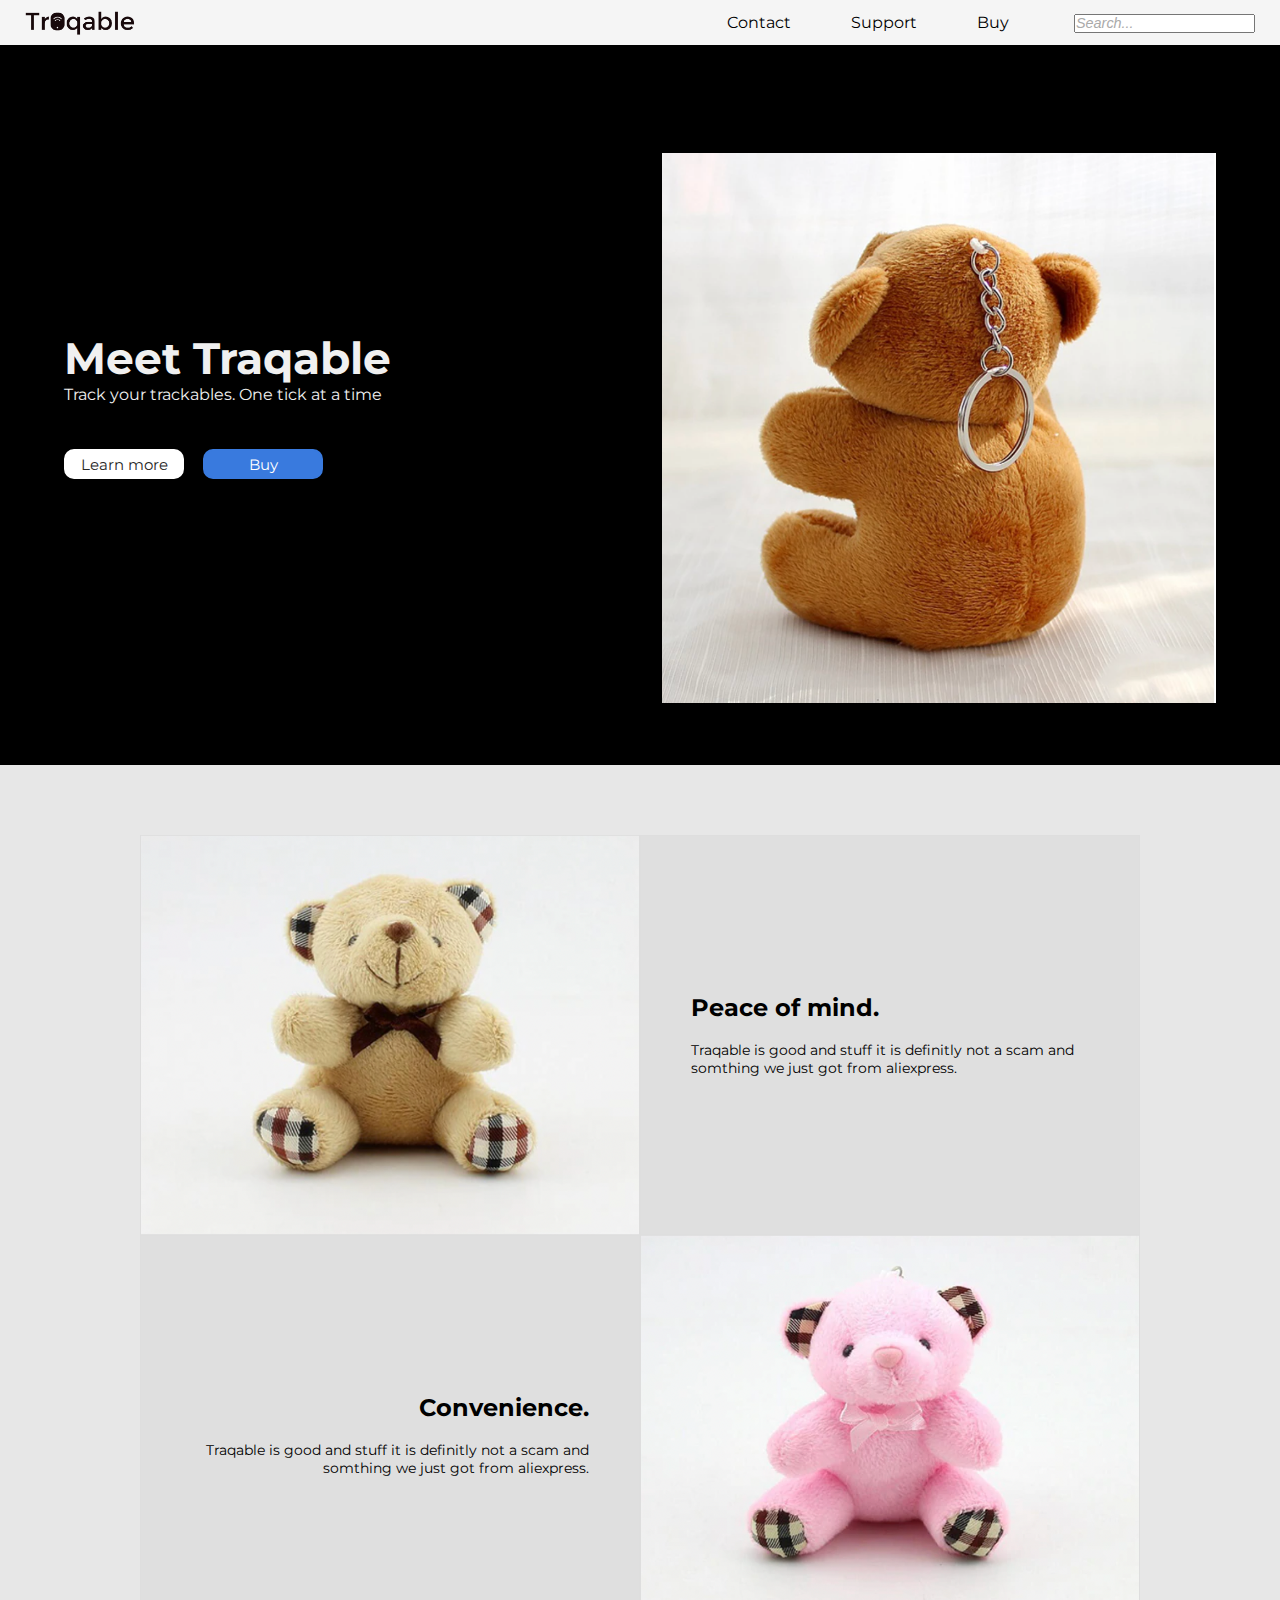
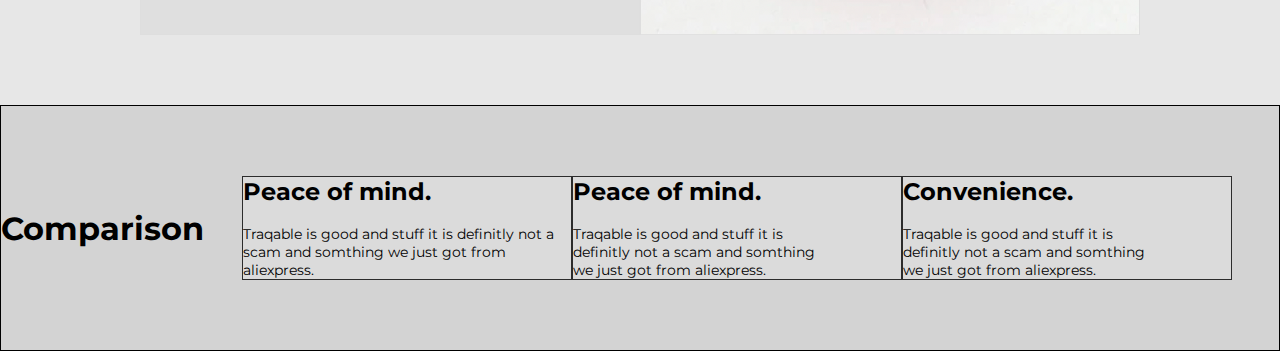
==== index.html @ f97b00b9 "Initial commit" ====
<!DOCTYPE html>
<html lang="en">

<head>
    <Title>Landing Page</Title>
    <meta charset="UTF-8" />
    <link rel="preconnect" href="https://fonts.gstatic.com">
    <link href="https://fonts.googleapis.com/css2?family=Montserrat:wght@400;500&display=swap" rel="stylesheet">
    <meta name="viewport" content="width=device-width, initial-scale=1" />
    <link rel="stylesheet" href="style.css" />
    <script src="Index.js"></script>
</head>


<body>
    <header>
        <img id="logo" src="Images/Layer 1@2x.png" alt="Traqable Logo" />
        <nav>
            <ul class="nav-links">
                <li><a class="nav-link" href="https://www.youtube.com/watch?v=ZeDP-rzOnAA&t=294s">Contact</a></li>
                <li><a class="nav-link" href="https://www.youtube.com/watch?v=ZeDP-rzOnAA&t=294s">Support</a></li>
                <li><a class="nav-link" href="https://www.youtube.com/watch?v=ZeDP-rzOnAA&t=294s">Buy</a></li>
            </ul>
        </nav>
        <div class="input-group">
            <input type="search" placeholder="Search..." aria-describedby="button-addon1" class="form-control border-0 bg-light">
            <div class="input-group-append">
            </div>
        </div>
    </header>

    <main>
        <section class="presentation">
            <div class="introduction">
                <div class="intro-text">
                    <h1>Meet Traqable</h1>
                    <p>Track your trackables. One tick at a time</p>
                </div>
                <div class="cta">
                    <button class="cta-learn">Learn more</button>
                    <button class="cta-buy">Buy</button>
                </div>
            </div>
            <div class="cover">
                <img src="Images/Brown Bear.png" alt="Tracking thingy" />

        </section>
    </main>


    <div class="center_wrapper">
        <div class="grid-container">
            <div class="item1">
                <!-- img class="fill_parent" src="Images/Creme Bear.png" alt="Tracking thingy" /-->

            </div>
            <div class="item2">
                <div class="item_text">
                    <h2>Peace of mind.</h1><br>
                        <p style="font-size: 14px;"> Traqable is good and stuff it is definitly not a scam and somthing we just got from aliexpress.</p>
                </div>
            </div>
            <div class="item3">
                <div class="item_text">
                    <h2>Convenience.</h1><br>
                        <p style="font-size: 14px;">Traqable is good and stuff it is definitly not a scam and somthing we just got from aliexpress.</p>
                </div>
            </div>
            <div class="item4">
                <!-- img class="fill_parent" src="Images/Pink Bear.png" alt="Tracking thingy" /-->
            </div>
        </div>
    </div>


    <div class="comparison_wrapper">
        <div class="Comparison_title">
            <h1>Comparison</h1>

        </div>

        <div class="grid-container2">
            <div class="item1.2">
                <h2>Peace of mind.</h1><br>
                    <p style="font-size: 14px;"> Traqable is good and stuff it is definitly not a scam and somthing we just got from aliexpress.</p>

            </div>
            <div class="item2.2">
                <div class="item_text">
                    <h2>Peace of mind.</h1><br>
                        <p style="font-size: 14px;"> Traqable is good and stuff it is definitly not a scam and somthing we just got from aliexpress.</p>
                </div>
            </div>
            <div class="item3.2">
                <div class="item_text">
                    <h2>Convenience.</h1><br>
                        <p style="font-size: 14px;">Traqable is good and stuff it is definitly not a scam and somthing we just got from aliexpress.</p>
                </div>
            </div>

        </div>
    </div>




</body>

</html>
---- style.css ----
* {
    margin: 0%;
    padding: 0%;
    box-sizing: border-box;
}

body {
    font-family: 'Montserrat', sans-serif;
}

button {
    font-family: 'Montserrat', sans-serif;
}

body {
    background: #e7e7e7 45px;
    width: auto;
}

header {
    display: flex;
    background-color: whitesmoke;
    align-items: center;
    height: 45px;
}

#logo,
.nav-links {
    display: flex;
}

.nav-links {
    justify-content: space-around;
    list-style: none;
    float: right;
    padding: 0px 35px;
}

.nav-link {
    color: #000;
    text-decoration: none;
    padding: 0px 30px;
}

#logo {
    height: 60%;
    margin-left: 25px;
    width: auto;
}

nav {
    flex: 1;
}

.input-group {
    margin-right: 25px;
}

.form-control::placeholder {
    font-size: 0.90rem;
    color: #aaa;
    font-style: italic;
}

main {
    background-color: black;
}

.presentation {
    display: flex;
    width: 90%;
    margin: auto;
    min-height: 80vh;
    align-items: center;
}

.introduction {
    flex: 1;
}

.intro-text {
    color: rgb(240, 240, 240);
}

.intro-text h1 {
    font-size: 44px;
}

.cover {
    flex: 1;
}

.cover img {
    height: 550px;
    padding-left: 100px;
    margin-top: 50px;
}

.cta {
    margin-top: 45px;
}

.cta-learn,
.cta-buy {
    margin-right: 15px;
}

.cta-learn {
    border: 2px solid white;
    background: white;
    color: rgb(39, 39, 39);
    font-size: 15px;
    width: 120px;
    height: 30px;
    cursor: pointer;
    border-radius: 10px;
    transition: ease-in-out 250ms;
}

.cta-buy {
    border: 2px solid rgb(57, 122, 222);
    background: rgb(57, 122, 222);
    color: rgb(255, 255, 255);
    font-size: 15px;
    width: 120px;
    height: 30px;
    cursor: pointer;
    border-radius: 10px;
    transition: ease-in-out 250ms;
}

.cta-buy:hover {
    border: 2px solid rgb(86, 139, 219);
    background: rgb(86, 139, 219);
    color: white;
    transition: ease-in-out 5ms;
}

.cta-learn:hover {
    background: rgb(0, 0, 0);
    color: white;
    transition: ease-in-out 10ms;
}

.center_wrapper {
    display: flex;
    width: 100%;
    height: 100%;
    justify-content: center;
    align-items: center;
}

.grid-container {
    display: grid;
    grid-template-columns: 50% 50%;
    grid-template-rows: 50% 50%;
    margin: 70px auto;
    min-width: 719px;
    max-width: 1000px;
}

.grid-container>div {
    background-color: rgba(221, 221, 221, 0.8);
    justify-content: center;
    border: 1px solid rgba(221, 221, 221, 0.8);
}

.fill_parent {
    height: 100%;
    width: 100%;
}

.item1,
.item4 {
    background-repeat: no-repeat;
    background-size: cover;
    background-position: center;
}

.item1 {
    background-image: url("Images/Creme Bear.png");
}

.item4 {
    background-image: url("Images/Pink Bear.png")
}

.item2 {
    text-align: left;
    height: 400px;
}

.item3 {
    text-align: right;
    height: 400px;
}

.item2,
.item3 {
    display: flex;
    align-items: center;
    justify-content: center;
}

.item_text {
    width: 80%;
}

.comparison_wrapper {
    background-color: lightgrey;
    width: 200px;
    border: 1px solid rgb(0, 0, 0);
}

.comparison_wrapper {
    display: flex;
    width: 100%;
    height: 100%;
    justify-content: center;
    align-items: center;
}

.grid-container2 {
    display: grid;
    grid-template-columns: 33% 33% 33%;
    margin: 70px auto;
    min-width: 719px;
    max-width: 1000px;
}

.grid-container2>div {
    background-color: rgba(221, 221, 221, 0.8);
    justify-content: center;
    border: 1px solid rgba(0, 0, 0, 0.8);
}
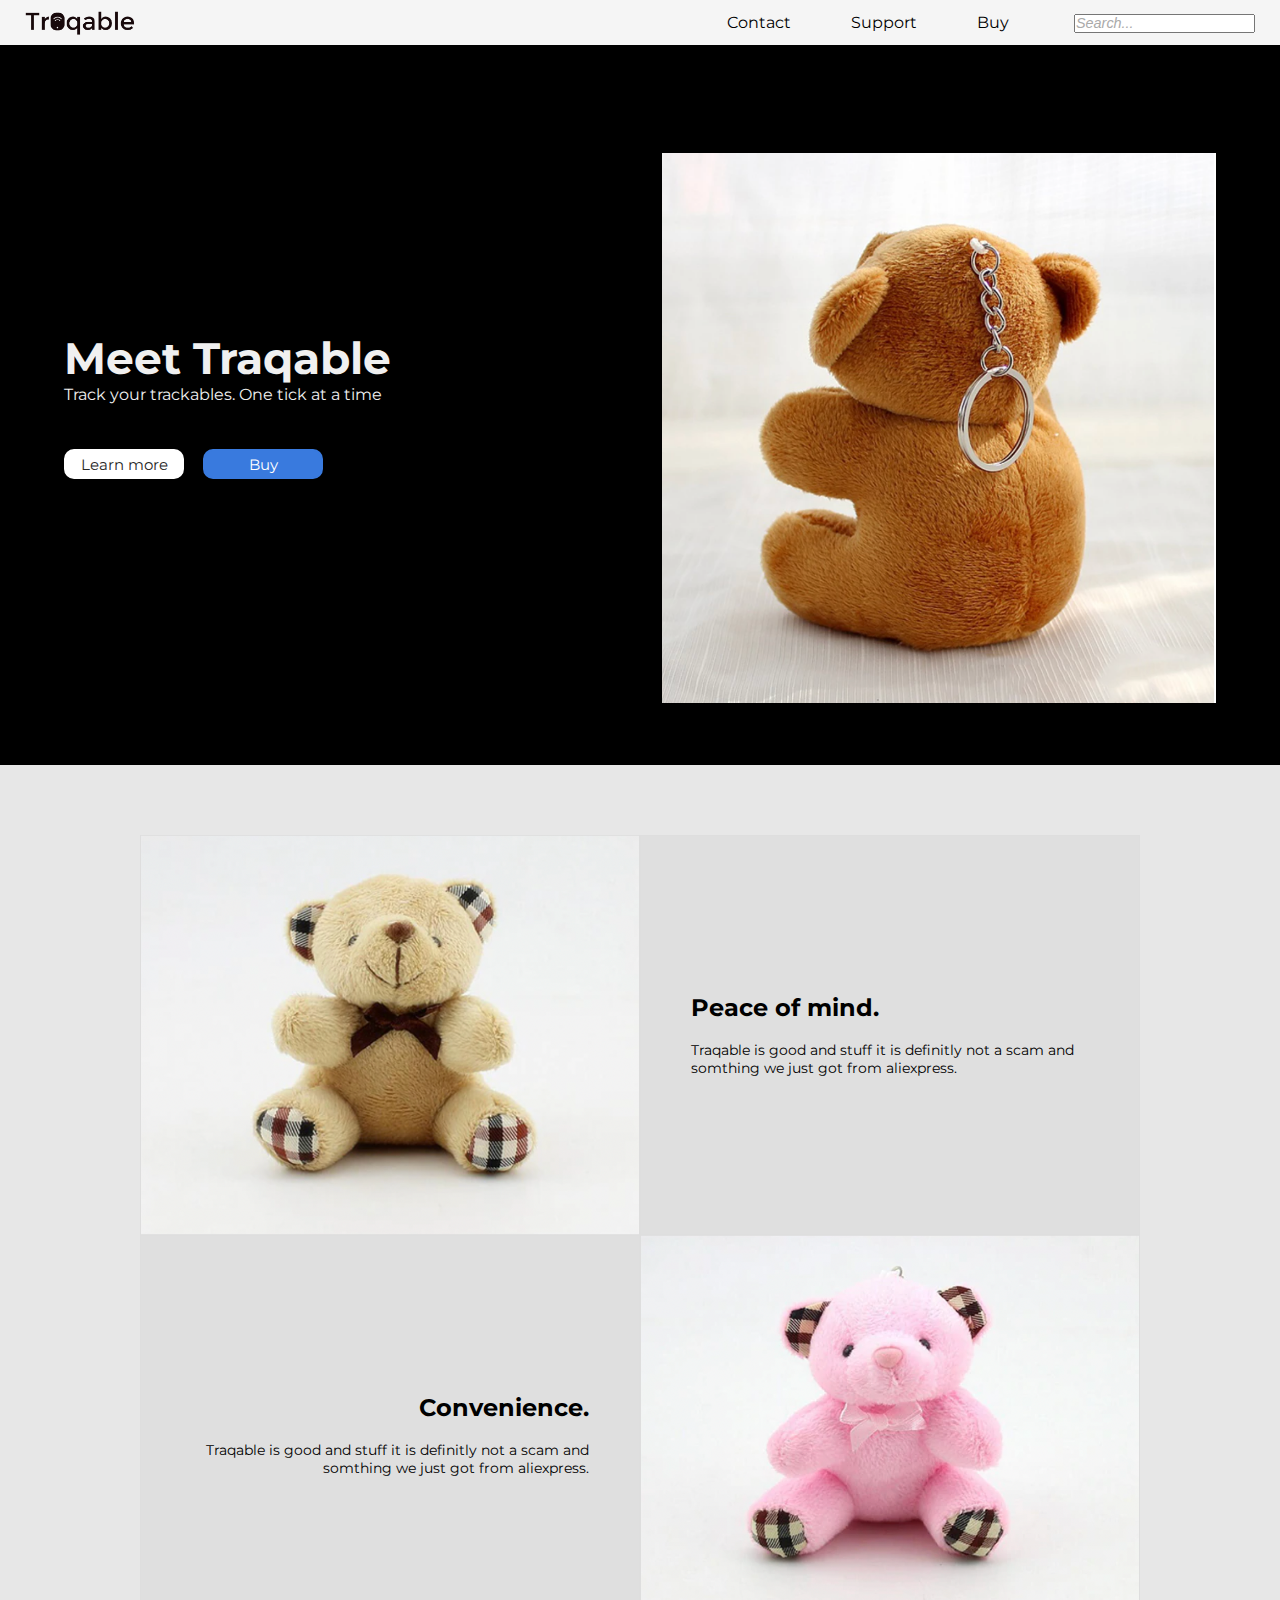
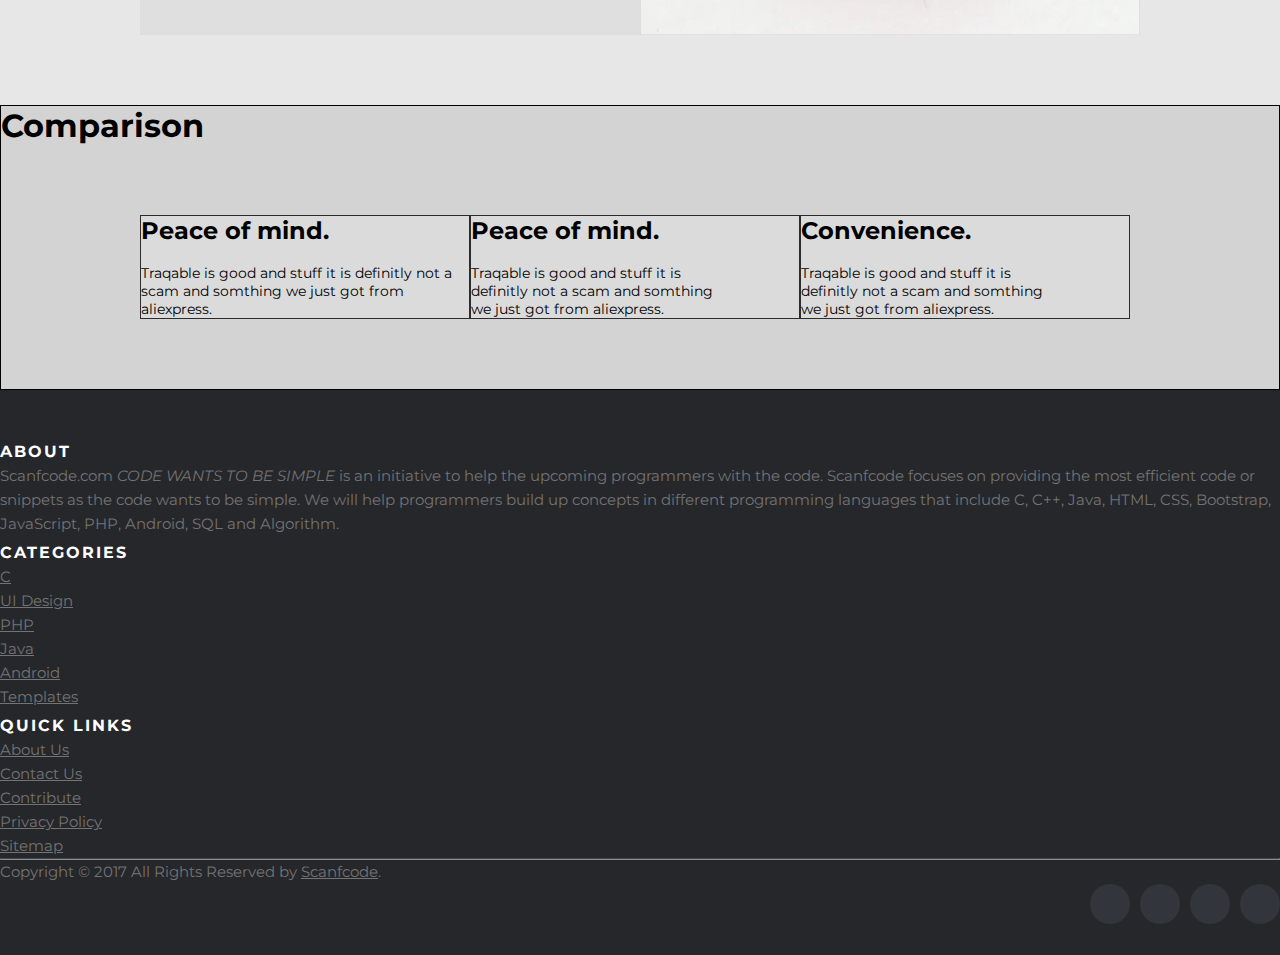
==== commit 8b67377b: "Footer of website" ====
--- a/index.html
+++ b/index.html
@@ -8,8 +8,8 @@
     <link href="https://fonts.googleapis.com/css2?family=Montserrat:wght@400;500&display=swap" rel="stylesheet">
     <meta name="viewport" content="width=device-width, initial-scale=1" />
     <link rel="stylesheet" href="style.css" />
-    <script src="Index.js"></script>
 </head>
+
 
 
 <body>
@@ -101,7 +101,60 @@
         </div>
     </div>
 
+    <!-- Site footer -->
+    <footer class="site-footer">
+        <div class="container">
+            <div class="row">
+                <div class="col-sm-12 col-md-6">
+                    <h6>About</h6>
+                    <p class="text-justify">Scanfcode.com <i>CODE WANTS TO BE SIMPLE </i> is an initiative to help the upcoming programmers with the code. Scanfcode focuses on providing the most efficient code or snippets as the code wants to be simple. We will help programmers
+                        build up concepts in different programming languages that include C, C++, Java, HTML, CSS, Bootstrap, JavaScript, PHP, Android, SQL and Algorithm.</p>
+                </div>
 
+                <div class="col-xs-6 col-md-3">
+                    <h6>Categories</h6>
+                    <ul class="footer-links">
+                        <li><a href="http://scanfcode.com/category/c-language/">C</a></li>
+                        <li><a href="http://scanfcode.com/category/front-end-development/">UI Design</a></li>
+                        <li><a href="http://scanfcode.com/category/back-end-development/">PHP</a></li>
+                        <li><a href="http://scanfcode.com/category/java-programming-language/">Java</a></li>
+                        <li><a href="http://scanfcode.com/category/android/">Android</a></li>
+                        <li><a href="http://scanfcode.com/category/templates/">Templates</a></li>
+                    </ul>
+                </div>
+
+                <div class="col-xs-6 col-md-3">
+                    <h6>Quick Links</h6>
+                    <ul class="footer-links">
+                        <li><a href="http://scanfcode.com/about/">About Us</a></li>
+                        <li><a href="http://scanfcode.com/contact/">Contact Us</a></li>
+                        <li><a href="http://scanfcode.com/contribute-at-scanfcode/">Contribute</a></li>
+                        <li><a href="http://scanfcode.com/privacy-policy/">Privacy Policy</a></li>
+                        <li><a href="http://scanfcode.com/sitemap/">Sitemap</a></li>
+                    </ul>
+                </div>
+            </div>
+            <hr>
+        </div>
+        <div class="container">
+            <div class="row">
+                <div class="col-md-8 col-sm-6 col-xs-12">
+                    <p class="copyright-text">Copyright &copy; 2017 All Rights Reserved by
+                        <a href="#">Scanfcode</a>.
+                    </p>
+                </div>
+
+                <div class="col-md-4 col-sm-6 col-xs-12">
+                    <ul class="social-icons">
+                        <li><a class="facebook" href="#"><i class="fa fa-facebook"></i></a></li>
+                        <li><a class="twitter" href="#"><i class="fa fa-twitter"></i></a></li>
+                        <li><a class="dribbble" href="#"><i class="fa fa-dribbble"></i></a></li>
+                        <li><a class="linkedin" href="#"><i class="fa fa-linkedin"></i></a></li>
+                    </ul>
+                </div>
+            </div>
+        </div>
+    </footer>
 
 
 </body>
--- a/style.css
+++ b/style.css
@@ -40,6 +40,11 @@
     color: #000;
     text-decoration: none;
     padding: 0px 30px;
+}
+
+.nav-link:hover {
+    color: rgb(122, 122, 122);
+    transition: ease-in-out 5ms;
 }
 
 #logo {
@@ -213,7 +218,6 @@
 }
 
 .comparison_wrapper {
-    display: flex;
     width: 100%;
     height: 100%;
     justify-content: center;
@@ -232,4 +236,169 @@
     background-color: rgba(221, 221, 221, 0.8);
     justify-content: center;
     border: 1px solid rgba(0, 0, 0, 0.8);
+}
+
+.site-footer {
+    background-color: #26272b;
+    padding: 45px 0 20px;
+    font-size: 15px;
+    line-height: 24px;
+    color: #737373;
+}
+
+.site-footer hr {
+    border-top-color: #bbb;
+    opacity: 0.5
+}
+
+.site-footer hr.small {
+    margin: 20px 0
+}
+
+.site-footer h6 {
+    color: #fff;
+    font-size: 16px;
+    text-transform: uppercase;
+    margin-top: 5px;
+    letter-spacing: 2px
+}
+
+.site-footer a {
+    color: #737373;
+}
+
+.site-footer a:hover {
+    color: #3366cc;
+    text-decoration: none;
+}
+
+.footer-links {
+    padding-left: 0;
+    list-style: none
+}
+
+.footer-links li {
+    display: block
+}
+
+.footer-links a {
+    color: #737373
+}
+
+.footer-links a:active,
+.footer-links a:focus,
+.footer-links a:hover {
+    color: #3366cc;
+    text-decoration: none;
+}
+
+.footer-links.inline li {
+    display: inline-block
+}
+
+.site-footer .social-icons {
+    text-align: right
+}
+
+.site-footer .social-icons a {
+    width: 40px;
+    height: 40px;
+    line-height: 40px;
+    margin-left: 6px;
+    margin-right: 0;
+    border-radius: 100%;
+    background-color: #33353d
+}
+
+.copyright-text {
+    margin: 0
+}
+
+@media (max-width:991px) {
+    .site-footer [class^=col-] {
+        margin-bottom: 30px
+    }
+}
+
+@media (max-width:767px) {
+    .site-footer {
+        padding-bottom: 0
+    }
+    .site-footer .copyright-text,
+    .site-footer .social-icons {
+        text-align: center
+    }
+}
+
+.social-icons {
+    padding-left: 0;
+    margin-bottom: 0;
+    list-style: none
+}
+
+.social-icons li {
+    display: inline-block;
+    margin-bottom: 4px
+}
+
+.social-icons li.title {
+    margin-right: 15px;
+    text-transform: uppercase;
+    color: #96a2b2;
+    font-weight: 700;
+    font-size: 13px
+}
+
+.social-icons a {
+    background-color: #eceeef;
+    color: #818a91;
+    font-size: 16px;
+    display: inline-block;
+    line-height: 44px;
+    width: 44px;
+    height: 44px;
+    text-align: center;
+    margin-right: 8px;
+    border-radius: 100%;
+    -webkit-transition: all .2s linear;
+    -o-transition: all .2s linear;
+    transition: all .2s linear
+}
+
+.social-icons a:active,
+.social-icons a:focus,
+.social-icons a:hover {
+    color: #fff;
+    background-color: #29aafe
+}
+
+.social-icons.size-sm a {
+    line-height: 34px;
+    height: 34px;
+    width: 34px;
+    font-size: 14px
+}
+
+.social-icons a.facebook:hover {
+    background-color: #3b5998
+}
+
+.social-icons a.twitter:hover {
+    background-color: #00aced
+}
+
+.social-icons a.linkedin:hover {
+    background-color: #007bb6
+}
+
+.social-icons a.dribbble:hover {
+    background-color: #ea4c89
+}
+
+@media (max-width:767px) {
+    .social-icons li.title {
+        display: block;
+        margin-right: 0;
+        font-weight: 600
+    }
 }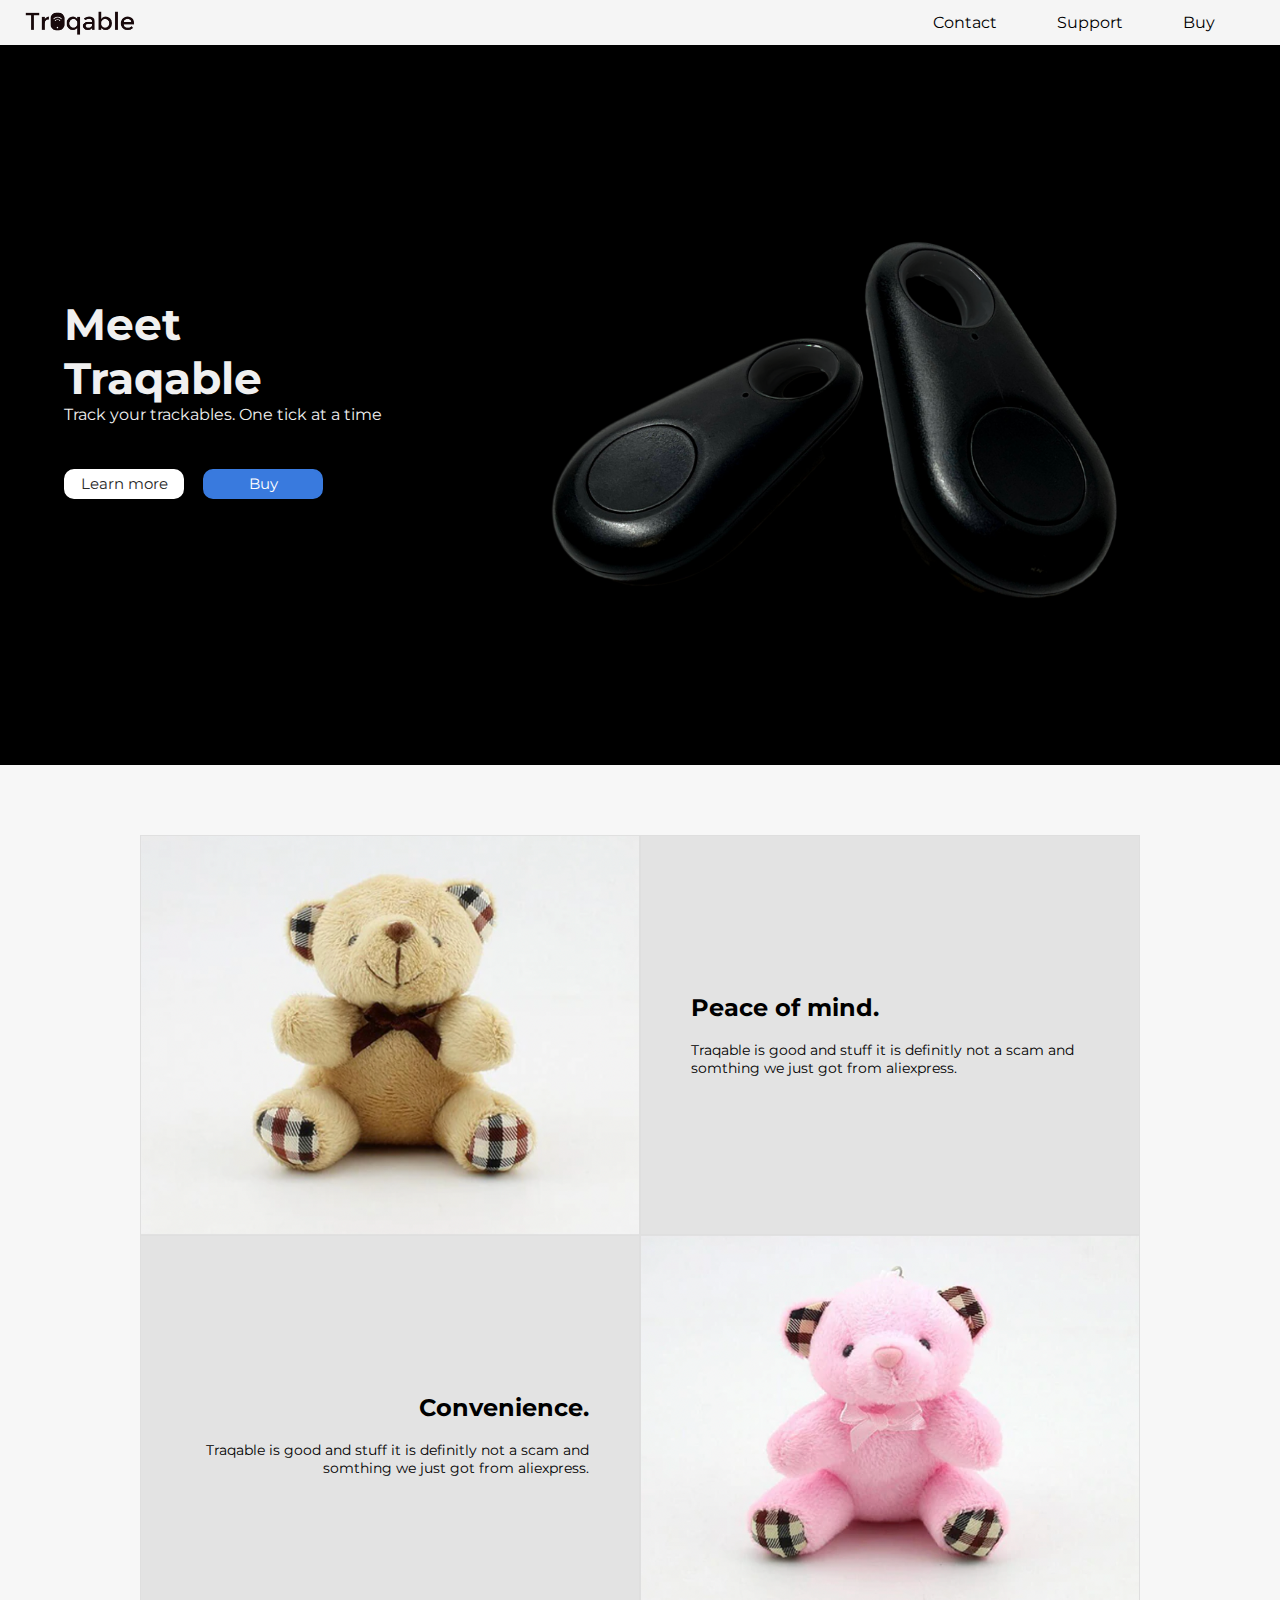
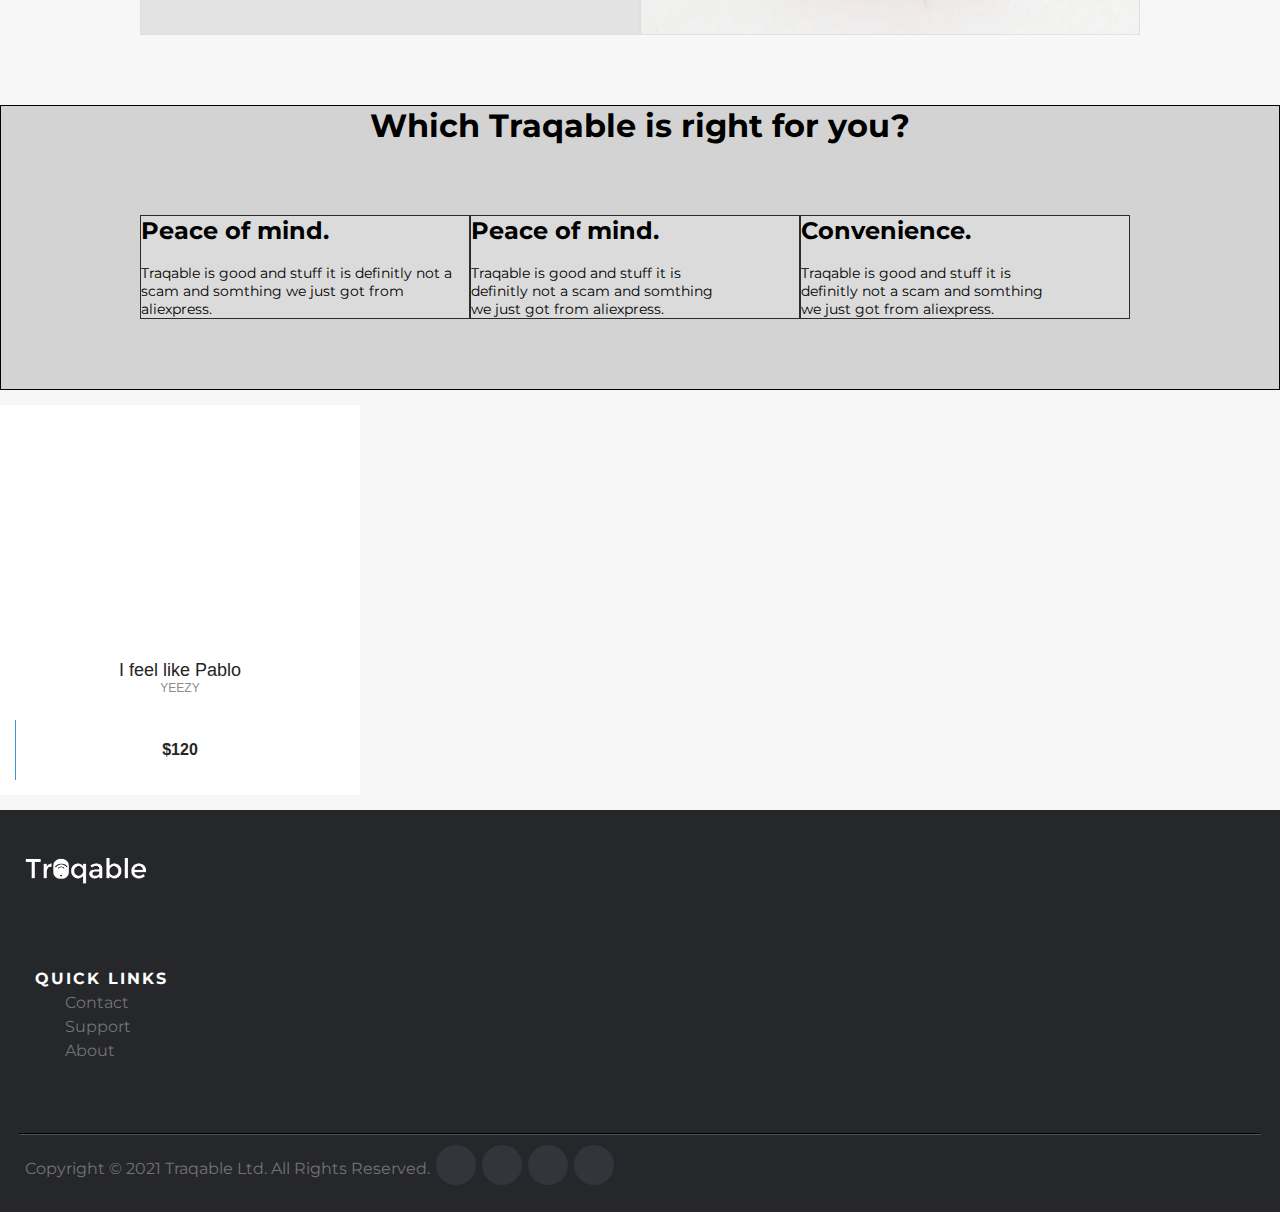
==== commit 10925a9f: "Footer" ====
--- a/index.html
+++ b/index.html
@@ -7,9 +7,12 @@
     <link rel="preconnect" href="https://fonts.gstatic.com">
     <link href="https://fonts.googleapis.com/css2?family=Montserrat:wght@400;500&display=swap" rel="stylesheet">
     <meta name="viewport" content="width=device-width, initial-scale=1" />
+
     <link rel="stylesheet" href="style.css" />
+
+
+
 </head>
-
 
 
 <body>
@@ -22,12 +25,8 @@
                 <li><a class="nav-link" href="https://www.youtube.com/watch?v=ZeDP-rzOnAA&t=294s">Buy</a></li>
             </ul>
         </nav>
-        <div class="input-group">
-            <input type="search" placeholder="Search..." aria-describedby="button-addon1" class="form-control border-0 bg-light">
-            <div class="input-group-append">
-            </div>
-        </div>
     </header>
+
 
     <main>
         <section class="presentation">
@@ -42,7 +41,7 @@
                 </div>
             </div>
             <div class="cover">
-                <img src="Images/Brown Bear.png" alt="Tracking thingy" />
+                <img src="Images/Traqable hero image 2.png" alt="Tracking thingy" />
 
         </section>
     </main>
@@ -73,10 +72,11 @@
     </div>
 
 
+
+    <!--  product Comparison section /-->
     <div class="comparison_wrapper">
         <div class="Comparison_title">
-            <h1>Comparison</h1>
-
+            <h1>Which Traqable is right for you?</h1>
         </div>
 
         <div class="grid-container2">
@@ -101,62 +101,79 @@
         </div>
     </div>
 
+    <div class="container page-wrapper">
+        <div class="page-inner">
+            <div class="row">
+                <div class="el-wrapper">
+                    <div class="box-up">
+                        <img class="img" src="http://code.slicecrowd.com/labs/4/images/t-shirt.png" alt="">
+                        <div class="img-info">
+                            <div class="info-inner">
+                                <span class="p-name">I feel like Pablo</span>
+                                <span class="p-company">Yeezy</span>
+                            </div>
+                            <div class="a-size">Available sizes : <span class="size">S , M , L , XL</span></div>
+                        </div>
+                    </div>
+
+                    <div class="box-down">
+                        <div class="h-bg">
+                            <div class="h-bg-inner"></div>
+                        </div>
+
+                        <a class="cart" href="#">
+                            <span class="price">$120</span>
+                            <span class="add-to-cart">
+                    <span class="txt">Add in cart</span>
+                            </span>
+                        </a>
+                    </div>
+                </div>
+            </div>
+        </div>
+    </div>
+
     <!-- Site footer -->
     <footer class="site-footer">
         <div class="container">
             <div class="row">
-                <div class="col-sm-12 col-md-6">
-                    <h6>About</h6>
-                    <p class="text-justify">Scanfcode.com <i>CODE WANTS TO BE SIMPLE </i> is an initiative to help the upcoming programmers with the code. Scanfcode focuses on providing the most efficient code or snippets as the code wants to be simple. We will help programmers
-                        build up concepts in different programming languages that include C, C++, Java, HTML, CSS, Bootstrap, JavaScript, PHP, Android, SQL and Algorithm.</p>
-                </div>
-
-                <div class="col-xs-6 col-md-3">
-                    <h6>Categories</h6>
-                    <ul class="footer-links">
-                        <li><a href="http://scanfcode.com/category/c-language/">C</a></li>
-                        <li><a href="http://scanfcode.com/category/front-end-development/">UI Design</a></li>
-                        <li><a href="http://scanfcode.com/category/back-end-development/">PHP</a></li>
-                        <li><a href="http://scanfcode.com/category/java-programming-language/">Java</a></li>
-                        <li><a href="http://scanfcode.com/category/android/">Android</a></li>
-                        <li><a href="http://scanfcode.com/category/templates/">Templates</a></li>
-                    </ul>
-                </div>
-
-                <div class="col-xs-6 col-md-3">
+                <img id="logo_footer" src="Images/Asset 6@2x.png" alt="Traqable Logo" />
+                <div class="about_stuff">
                     <h6>Quick Links</h6>
                     <ul class="footer-links">
-                        <li><a href="http://scanfcode.com/about/">About Us</a></li>
-                        <li><a href="http://scanfcode.com/contact/">Contact Us</a></li>
-                        <li><a href="http://scanfcode.com/contribute-at-scanfcode/">Contribute</a></li>
-                        <li><a href="http://scanfcode.com/privacy-policy/">Privacy Policy</a></li>
-                        <li><a href="http://scanfcode.com/sitemap/">Sitemap</a></li>
-                    </ul>
-                </div>
-            </div>
-            <hr>
-        </div>
-        <div class="container">
-            <div class="row">
-                <div class="col-md-8 col-sm-6 col-xs-12">
-                    <p class="copyright-text">Copyright &copy; 2017 All Rights Reserved by
-                        <a href="#">Scanfcode</a>.
-                    </p>
-                </div>
-
-                <div class="col-md-4 col-sm-6 col-xs-12">
-                    <ul class="social-icons">
-                        <li><a class="facebook" href="#"><i class="fa fa-facebook"></i></a></li>
-                        <li><a class="twitter" href="#"><i class="fa fa-twitter"></i></a></li>
-                        <li><a class="dribbble" href="#"><i class="fa fa-dribbble"></i></a></li>
-                        <li><a class="linkedin" href="#"><i class="fa fa-linkedin"></i></a></li>
+                        <li><a class="nav-link" href="https://www.youtube.com/watch?v=ZeDP-rzOnAA&t=294s">Contact</a></li>
+                        <li><a class="nav-link" href="https://www.youtube.com/watch?v=ZeDP-rzOnAA&t=294s">Support</a></li>
+                        <li><a class="nav-link" href="https://www.youtube.com/watch?v=ZeDP-rzOnAA&t=294s">About</a></li>
                     </ul>
                 </div>
             </div>
         </div>
+        <hr>
+
+
+
+        <div class="container 2">
+
+            <div class="row 2">
+                <form>
+                    <div class="legal-text-wrap">
+                        <p class="copyright-text ">Copyright &copy; 2021 Traqable Ltd. All Rights Reserved.
+                        </p>
+                    </div>
+
+                    <div class="social-icons-wrap ">
+                        <ul class="social-icons">
+                            <li><a class="facebook " href="# "><i class="fa fa-facebook "></i></a></li>
+                            <li><a class="twitter " href="# "><i class="fa fa-twitter "></i></a></li>
+                            <li><a class="dribbble " href="# "><i class="fa fa-dribbble "></i></a></li>
+                            <li><a class="linkedin " href="# "><i class="fa fa-linkedin "></i></a></li>
+                        </ul>
+                    </div>
+                </form>
+            </div>
+
+        </div>
+
     </footer>
 
-
-</body>
-
 </html>--- a/style.css
+++ b/style.css
@@ -1,404 +1,685 @@
-* {
-    margin: 0%;
-    padding: 0%;
-    box-sizing: border-box;
-}
-
-body {
-    font-family: 'Montserrat', sans-serif;
-}
-
-button {
-    font-family: 'Montserrat', sans-serif;
-}
-
-body {
-    background: #e7e7e7 45px;
-    width: auto;
-}
-
-header {
-    display: flex;
-    background-color: whitesmoke;
-    align-items: center;
-    height: 45px;
-}
-
-#logo,
-.nav-links {
-    display: flex;
-}
-
-.nav-links {
-    justify-content: space-around;
-    list-style: none;
-    float: right;
-    padding: 0px 35px;
-}
-
-.nav-link {
-    color: #000;
-    text-decoration: none;
-    padding: 0px 30px;
-}
-
-.nav-link:hover {
-    color: rgb(122, 122, 122);
-    transition: ease-in-out 5ms;
-}
-
-#logo {
-    height: 60%;
-    margin-left: 25px;
-    width: auto;
-}
-
-nav {
-    flex: 1;
-}
-
-.input-group {
-    margin-right: 25px;
-}
-
-.form-control::placeholder {
-    font-size: 0.90rem;
-    color: #aaa;
-    font-style: italic;
-}
-
-main {
-    background-color: black;
-}
-
-.presentation {
-    display: flex;
-    width: 90%;
-    margin: auto;
-    min-height: 80vh;
-    align-items: center;
-}
-
-.introduction {
-    flex: 1;
-}
-
-.intro-text {
-    color: rgb(240, 240, 240);
-}
-
-.intro-text h1 {
-    font-size: 44px;
-}
-
-.cover {
-    flex: 1;
-}
-
-.cover img {
-    height: 550px;
-    padding-left: 100px;
-    margin-top: 50px;
-}
-
-.cta {
-    margin-top: 45px;
-}
-
-.cta-learn,
-.cta-buy {
-    margin-right: 15px;
-}
-
-.cta-learn {
-    border: 2px solid white;
-    background: white;
-    color: rgb(39, 39, 39);
-    font-size: 15px;
-    width: 120px;
-    height: 30px;
-    cursor: pointer;
-    border-radius: 10px;
-    transition: ease-in-out 250ms;
-}
-
-.cta-buy {
-    border: 2px solid rgb(57, 122, 222);
-    background: rgb(57, 122, 222);
-    color: rgb(255, 255, 255);
-    font-size: 15px;
-    width: 120px;
-    height: 30px;
-    cursor: pointer;
-    border-radius: 10px;
-    transition: ease-in-out 250ms;
-}
-
-.cta-buy:hover {
-    border: 2px solid rgb(86, 139, 219);
-    background: rgb(86, 139, 219);
-    color: white;
-    transition: ease-in-out 5ms;
-}
-
-.cta-learn:hover {
-    background: rgb(0, 0, 0);
-    color: white;
-    transition: ease-in-out 10ms;
-}
-
-.center_wrapper {
-    display: flex;
-    width: 100%;
-    height: 100%;
-    justify-content: center;
-    align-items: center;
-}
-
-.grid-container {
-    display: grid;
-    grid-template-columns: 50% 50%;
-    grid-template-rows: 50% 50%;
-    margin: 70px auto;
-    min-width: 719px;
-    max-width: 1000px;
-}
-
-.grid-container>div {
-    background-color: rgba(221, 221, 221, 0.8);
-    justify-content: center;
-    border: 1px solid rgba(221, 221, 221, 0.8);
-}
-
-.fill_parent {
-    height: 100%;
-    width: 100%;
-}
-
-.item1,
-.item4 {
-    background-repeat: no-repeat;
-    background-size: cover;
-    background-position: center;
-}
-
-.item1 {
-    background-image: url("Images/Creme Bear.png");
-}
-
-.item4 {
-    background-image: url("Images/Pink Bear.png")
-}
-
-.item2 {
-    text-align: left;
-    height: 400px;
-}
-
-.item3 {
-    text-align: right;
-    height: 400px;
-}
-
-.item2,
-.item3 {
-    display: flex;
-    align-items: center;
-    justify-content: center;
-}
-
-.item_text {
-    width: 80%;
-}
-
-.comparison_wrapper {
-    background-color: lightgrey;
-    width: 200px;
-    border: 1px solid rgb(0, 0, 0);
-}
-
-.comparison_wrapper {
-    width: 100%;
-    height: 100%;
-    justify-content: center;
-    align-items: center;
-}
-
-.grid-container2 {
-    display: grid;
-    grid-template-columns: 33% 33% 33%;
-    margin: 70px auto;
-    min-width: 719px;
-    max-width: 1000px;
-}
-
-.grid-container2>div {
-    background-color: rgba(221, 221, 221, 0.8);
-    justify-content: center;
-    border: 1px solid rgba(0, 0, 0, 0.8);
-}
-
-.site-footer {
-    background-color: #26272b;
-    padding: 45px 0 20px;
-    font-size: 15px;
-    line-height: 24px;
-    color: #737373;
-}
-
-.site-footer hr {
-    border-top-color: #bbb;
-    opacity: 0.5
-}
-
-.site-footer hr.small {
-    margin: 20px 0
-}
-
-.site-footer h6 {
-    color: #fff;
-    font-size: 16px;
-    text-transform: uppercase;
-    margin-top: 5px;
-    letter-spacing: 2px
-}
-
-.site-footer a {
-    color: #737373;
-}
-
-.site-footer a:hover {
-    color: #3366cc;
-    text-decoration: none;
-}
-
-.footer-links {
-    padding-left: 0;
-    list-style: none
-}
-
-.footer-links li {
-    display: block
-}
-
-.footer-links a {
-    color: #737373
-}
-
-.footer-links a:active,
-.footer-links a:focus,
-.footer-links a:hover {
-    color: #3366cc;
-    text-decoration: none;
-}
-
-.footer-links.inline li {
-    display: inline-block
-}
-
-.site-footer .social-icons {
-    text-align: right
-}
-
-.site-footer .social-icons a {
-    width: 40px;
-    height: 40px;
-    line-height: 40px;
-    margin-left: 6px;
-    margin-right: 0;
-    border-radius: 100%;
-    background-color: #33353d
-}
-
-.copyright-text {
-    margin: 0
-}
-
-@media (max-width:991px) {
-    .site-footer [class^=col-] {
-        margin-bottom: 30px
-    }
-}
-
-@media (max-width:767px) {
+    * {
+        margin: 0%;
+        padding: 0%;
+        box-sizing: border-box;
+    }
+    
+    body {
+        font-family: 'Montserrat', sans-serif;
+    }
+    
+    button {
+        font-family: 'Montserrat', sans-serif;
+    }
+    
+    body {
+        background: #e7e7e7 45px;
+        width: auto;
+    }
+    
+    header {
+        display: flex;
+        background-color: whitesmoke;
+        align-items: center;
+        height: 45px;
+    }
+    
+    #logo,
+    .nav-links {
+        display: flex;
+        align-self: center;
+        align-items: center;
+    }
+    
+    .nav-links {
+        justify-content: space-around;
+        list-style: none;
+        float: right;
+        padding: 0px 35px;
+    }
+    
+    .nav-link {
+        color: #000;
+        text-decoration: none;
+        padding: 0px 30px;
+    }
+    
+    .nav-link:hover {
+        color: rgb(122, 122, 122);
+        transition: ease-in-out 5ms;
+    }
+    
+    #logo {
+        height: 60%;
+        margin-left: 25px;
+        width: auto;
+    }
+    
+    nav {
+        flex: 1;
+    }
+    
+    .input-group {
+        margin-right: 25px;
+    }
+    
+    .form-control::placeholder {
+        font-size: 0.90rem;
+        color: #aaa;
+        font-style: italic;
+    }
+    
+    main {
+        background-color: black;
+    }
+    
+    .presentation {
+        display: flex;
+        width: 90%;
+        margin: auto;
+        min-height: 80vh;
+        align-items: center;
+    }
+    
+    .introduction {
+        flex: 1;
+    }
+    
+    .intro-text {
+        color: rgb(240, 240, 240);
+    }
+    
+    .intro-text h1 {
+        font-size: 44px;
+    }
+    
+    .cover {
+        flex: 1;
+    }
+    
+    .cover img {
+        height: 550px;
+        padding-left: 100px;
+        margin-top: 50px;
+    }
+    
+    .cta {
+        margin-top: 45px;
+    }
+    
+    .cta-learn,
+    .cta-buy {
+        margin-right: 15px;
+        margin-bottom: 15px;
+    }
+    
+    .cta-learn {
+        border: 2px solid white;
+        background: white;
+        color: rgb(39, 39, 39);
+        font-size: 15px;
+        width: 120px;
+        height: 30px;
+        cursor: pointer;
+        border-radius: 10px;
+        transition: ease-in-out 250ms;
+    }
+    
+    .cta-buy {
+        border: 2px solid rgb(57, 122, 222);
+        background: rgb(57, 122, 222);
+        color: rgb(255, 255, 255);
+        font-size: 15px;
+        width: 120px;
+        height: 30px;
+        cursor: pointer;
+        border-radius: 10px;
+        transition: ease-in-out 250ms;
+    }
+    
+    .cta-buy:hover {
+        border: 2px solid rgb(86, 139, 219);
+        background: rgb(86, 139, 219);
+        color: white;
+        transition: ease-in-out 5ms;
+    }
+    
+    .cta-learn:hover {
+        background: rgb(0, 0, 0);
+        color: white;
+        transition: ease-in-out 10ms;
+    }
+    /* Traqable grid styling */
+    
+    .center_wrapper {
+        display: flex;
+        width: 100%;
+        height: 100%;
+        justify-content: center;
+        align-items: center;
+    }
+    
+    .grid-container {
+        display: grid;
+        grid-template-columns: 50% 50%;
+        grid-template-rows: 50% 50%;
+        margin: 70px auto;
+        min-width: 719px;
+        max-width: 1000px;
+    }
+    
+    .grid-container>div {
+        background-color: rgba(221, 221, 221, 0.8);
+        justify-content: center;
+        border: 1px solid rgba(221, 221, 221, 0.8);
+    }
+    
+    .fill_parent {
+        height: 100%;
+        width: 100%;
+    }
+    
+    .item1,
+    .item4 {
+        background-repeat: no-repeat;
+        background-size: cover;
+        background-position: center;
+    }
+    
+    .item1 {
+        background-image: url("Images/Creme Bear.png");
+    }
+    
+    .item4 {
+        background-image: url("Images/Pink Bear.png")
+    }
+    
+    .item2 {
+        text-align: left;
+        height: 400px;
+    }
+    
+    .item3 {
+        text-align: right;
+        height: 400px;
+    }
+    
+    .item2,
+    .item3 {
+        display: flex;
+        align-items: center;
+        justify-content: center;
+    }
+    
+    .item_text {
+        width: 80%;
+    }
+    /* Comparision grid styling */
+    
+    .Comparison_title {
+        display: flex;
+        justify-content: center;
+        align-items: center;
+    }
+    
+    .comparison_wrapper {
+        background-color: lightgrey;
+        width: 200px;
+        border: 1px solid rgb(0, 0, 0);
+    }
+    
+    .comparison_wrapper {
+        width: 100%;
+        height: 100%;
+        justify-content: center;
+        align-items: center;
+    }
+    
+    .grid-container2 {
+        display: grid;
+        grid-template-columns: 33% 33% 33%;
+        margin: 70px auto;
+        min-width: 719px;
+        max-width: 1000px;
+    }
+    
+    .grid-container2>div {
+        background-color: rgba(221, 221, 221, 0.8);
+        justify-content: center;
+        border: 1px solid rgba(0, 0, 0, 0.8);
+    }
+    
+    .d-flex {
+        display: -webkit-box;
+        display: -ms-flexbox;
+        display: flex;
+    }
+    
+    .align-center {
+        -webkit-box-align: center;
+        -ms-flex-align: center;
+        align-items: center;
+    }
+    
+    .flex-centerY-centerX {
+        justify-content: center;
+        -webkit-box-pack: center;
+        -ms-flex-pack: center;
+        justify-content: center;
+        -webkit-box-align: center;
+        -ms-flex-align: center;
+        align-items: center;
+    }
+    
+    body {
+        background-color: #f7f7f7;
+    }
+    
+    .page-wrapper {
+        height: 100%;
+        display: table;
+    }
+    
+    .page-wrapper .page-inner {
+        display: table-cell;
+        vertical-align: middle;
+    }
+    
+    .el-wrapper {
+        width: 360px;
+        padding: 15px;
+        margin: 15px auto;
+        background-color: #fff;
+    }
+    
+    @media (max-width: 991px) {
+        .el-wrapper {
+            width: 345px;
+        }
+    }
+    
+    @media (max-width: 767px) {
+        .el-wrapper {
+            width: 290px;
+            margin: 30px auto;
+        }
+    }
+    
+    .el-wrapper:hover .h-bg {
+        left: 0px;
+    }
+    
+    .el-wrapper:hover .price {
+        left: 20px;
+        -webkit-transform: translateY(-50%);
+        -ms-transform: translateY(-50%);
+        -o-transform: translateY(-50%);
+        transform: translateY(-50%);
+        color: #818181;
+    }
+    
+    .el-wrapper:hover .add-to-cart {
+        left: 50%;
+    }
+    
+    .el-wrapper:hover .img {
+        -webkit-filter: blur(7px);
+        -o-filter: blur(7px);
+        -ms-filter: blur(7px);
+        filter: blur(7px);
+        filter: progid: DXImageTransform.Microsoft.Blur(pixelradius='7', shadowopacity='0.0');
+        opacity: 0.4;
+    }
+    
+    .el-wrapper:hover .info-inner {
+        bottom: 155px;
+    }
+    
+    .el-wrapper:hover .a-size {
+        -webkit-transition-delay: 300ms;
+        -o-transition-delay: 300ms;
+        transition-delay: 300ms;
+        bottom: 50px;
+        opacity: 1;
+    }
+    
+    .el-wrapper .box-down {
+        width: 100%;
+        height: 60px;
+        position: relative;
+        overflow: hidden;
+    }
+    
+    .el-wrapper .box-up {
+        width: 100%;
+        height: 300px;
+        position: relative;
+        overflow: hidden;
+        text-align: center;
+    }
+    
+    .el-wrapper .img {
+        padding: 20px 0;
+        -webkit-transition: all 800ms cubic-bezier(0, 0, 0.18, 1);
+        -moz-transition: all 800ms cubic-bezier(0, 0, 0.18, 1);
+        -o-transition: all 800ms cubic-bezier(0, 0, 0.18, 1);
+        transition: all 800ms cubic-bezier(0, 0, 0.18, 1);
+        /* ease-out */
+        -webkit-transition-timing-function: cubic-bezier(0, 0, 0.18, 1);
+        -moz-transition-timing-function: cubic-bezier(0, 0, 0.18, 1);
+        -o-transition-timing-function: cubic-bezier(0, 0, 0.18, 1);
+        transition-timing-function: cubic-bezier(0, 0, 0.18, 1);
+        /* ease-out */
+    }
+    
+    .h-bg {
+        -webkit-transition: all 800ms cubic-bezier(0, 0, 0.18, 1);
+        -moz-transition: all 800ms cubic-bezier(0, 0, 0.18, 1);
+        -o-transition: all 800ms cubic-bezier(0, 0, 0.18, 1);
+        transition: all 800ms cubic-bezier(0, 0, 0.18, 1);
+        /* ease-out */
+        -webkit-transition-timing-function: cubic-bezier(0, 0, 0.18, 1);
+        -moz-transition-timing-function: cubic-bezier(0, 0, 0.18, 1);
+        -o-transition-timing-function: cubic-bezier(0, 0, 0.18, 1);
+        transition-timing-function: cubic-bezier(0, 0, 0.18, 1);
+        /* ease-out */
+        width: 660px;
+        height: 100%;
+        background-color: #3f96cd;
+        position: absolute;
+        left: -659px;
+    }
+    
+    .h-bg .h-bg-inner {
+        width: 50%;
+        height: 100%;
+        background-color: #464646;
+    }
+    
+    .info-inner {
+        -webkit-transition: all 400ms cubic-bezier(0, 0, 0.18, 1);
+        -moz-transition: all 400ms cubic-bezier(0, 0, 0.18, 1);
+        -o-transition: all 400ms cubic-bezier(0, 0, 0.18, 1);
+        transition: all 400ms cubic-bezier(0, 0, 0.18, 1);
+        /* ease-out */
+        -webkit-transition-timing-function: cubic-bezier(0, 0, 0.18, 1);
+        -moz-transition-timing-function: cubic-bezier(0, 0, 0.18, 1);
+        -o-transition-timing-function: cubic-bezier(0, 0, 0.18, 1);
+        transition-timing-function: cubic-bezier(0, 0, 0.18, 1);
+        /* ease-out */
+        position: absolute;
+        width: 100%;
+        bottom: 25px;
+    }
+    
+    .info-inner .p-name,
+    .info-inner .p-company {
+        display: block;
+    }
+    
+    .info-inner .p-name {
+        font-family: 'PT Sans', sans-serif;
+        font-size: 18px;
+        color: #252525;
+    }
+    
+    .info-inner .p-company {
+        font-family: 'Lato', sans-serif;
+        font-size: 12px;
+        text-transform: uppercase;
+        color: #8c8c8c;
+    }
+    
+    .a-size {
+        -webkit-transition: all 300ms cubic-bezier(0, 0, 0.18, 1);
+        -moz-transition: all 300ms cubic-bezier(0, 0, 0.18, 1);
+        -o-transition: all 300ms cubic-bezier(0, 0, 0.18, 1);
+        transition: all 300ms cubic-bezier(0, 0, 0.18, 1);
+        /* ease-out */
+        -webkit-transition-timing-function: cubic-bezier(0, 0, 0.18, 1);
+        -moz-transition-timing-function: cubic-bezier(0, 0, 0.18, 1);
+        -o-transition-timing-function: cubic-bezier(0, 0, 0.18, 1);
+        transition-timing-function: cubic-bezier(0, 0, 0.18, 1);
+        /* ease-out */
+        position: absolute;
+        width: 100%;
+        bottom: -20px;
+        font-family: 'PT Sans', sans-serif;
+        color: #828282;
+        opacity: 0;
+    }
+    
+    .a-size .size {
+        color: #252525;
+    }
+    
+    .cart {
+        display: block;
+        position: absolute;
+        width: 100%;
+        height: 100%;
+        top: 0;
+        left: 0;
+        font-family: 'Lato', sans-serif;
+        font-weight: 700;
+    }
+    
+    .cart .price {
+        -webkit-transition: all 600ms cubic-bezier(0, 0, 0.18, 1);
+        -moz-transition: all 600ms cubic-bezier(0, 0, 0.18, 1);
+        -o-transition: all 600ms cubic-bezier(0, 0, 0.18, 1);
+        transition: all 600ms cubic-bezier(0, 0, 0.18, 1);
+        /* ease-out */
+        -webkit-transition-timing-function: cubic-bezier(0, 0, 0.18, 1);
+        -moz-transition-timing-function: cubic-bezier(0, 0, 0.18, 1);
+        -o-transition-timing-function: cubic-bezier(0, 0, 0.18, 1);
+        transition-timing-function: cubic-bezier(0, 0, 0.18, 1);
+        /* ease-out */
+        -webkit-transition-delay: 100ms;
+        -o-transition-delay: 100ms;
+        transition-delay: 100ms;
+        display: block;
+        position: absolute;
+        top: 50%;
+        left: 50%;
+        -webkit-transform: translate(-50%, -50%);
+        -ms-transform: translate(-50%, -50%);
+        -o-transform: translate(-50%, -50%);
+        transform: translate(-50%, -50%);
+        font-size: 16px;
+        color: #252525;
+    }
+    
+    .cart .add-to-cart {
+        -webkit-transition: all 600ms cubic-bezier(0, 0, 0.18, 1);
+        -moz-transition: all 600ms cubic-bezier(0, 0, 0.18, 1);
+        -o-transition: all 600ms cubic-bezier(0, 0, 0.18, 1);
+        transition: all 600ms cubic-bezier(0, 0, 0.18, 1);
+        /* ease-out */
+        -webkit-transition-timing-function: cubic-bezier(0, 0, 0.18, 1);
+        -moz-transition-timing-function: cubic-bezier(0, 0, 0.18, 1);
+        -o-transition-timing-function: cubic-bezier(0, 0, 0.18, 1);
+        transition-timing-function: cubic-bezier(0, 0, 0.18, 1);
+        /* ease-out */
+        -webkit-transition-delay: 100ms;
+        -o-transition-delay: 100ms;
+        transition-delay: 100ms;
+        display: block;
+        position: absolute;
+        top: 50%;
+        left: 110%;
+        -webkit-transform: translate(-50%, -50%);
+        -ms-transform: translate(-50%, -50%);
+        -o-transform: translate(-50%, -50%);
+        transform: translate(-50%, -50%);
+    }
+    
+    .cart .add-to-cart .txt {
+        font-size: 12px;
+        color: #fff;
+        letter-spacing: 0.045em;
+        text-transform: uppercase;
+        white-space: nowrap;
+    }
+    /* Footer styling */
+    
     .site-footer {
-        padding-bottom: 0
-    }
-    .site-footer .copyright-text,
+        background-color: #26272b;
+        padding: 45px 0 20px;
+        line-height: 24px;
+        color: #737373;
+    }
+    
+    .site-footer h6 {
+        color: #fff;
+        font-size: 16px;
+        text-transform: uppercase;
+        margin-top: 5px;
+        letter-spacing: 2px
+    }
+    
+    #logo_footer {
+        height: 30px;
+        margin-left: 25px;
+        width: auto;
+    }
+    
+    .site-footer a {
+        color: #737373;
+    }
+    
+    .site-footer a:hover {
+        color: #3366cc;
+        text-decoration: none;
+    }
+    
+    .about_stuff {
+        padding: 70px 35px;
+    }
+    
+    .footer-links {
+        list-style: none;
+        color: #737373
+    }
+    /* dividing line*/
+    
+    hr {
+        margin: auto;
+        size: 1;
+        width: 97%;
+        border-color: rgb(83, 83, 83);
+    }
+    /*Copyright text*/
+    
+    .legal-text-wrap {
+        margin-left: 25px;
+    }
+    /*Social icons in footer*/
+    
+    form {
+        margin-top: 10px;
+        display: flex;
+        align-items: center;
+    }
+    
+    .social-icons {
+        display: flex;
+        float: right;
+    }
+    
     .site-footer .social-icons {
-        text-align: center
-    }
-}
-
-.social-icons {
-    padding-left: 0;
-    margin-bottom: 0;
-    list-style: none
-}
-
-.social-icons li {
-    display: inline-block;
-    margin-bottom: 4px
-}
-
-.social-icons li.title {
-    margin-right: 15px;
-    text-transform: uppercase;
-    color: #96a2b2;
-    font-weight: 700;
-    font-size: 13px
-}
-
-.social-icons a {
-    background-color: #eceeef;
-    color: #818a91;
-    font-size: 16px;
-    display: inline-block;
-    line-height: 44px;
-    width: 44px;
-    height: 44px;
-    text-align: center;
-    margin-right: 8px;
-    border-radius: 100%;
-    -webkit-transition: all .2s linear;
-    -o-transition: all .2s linear;
-    transition: all .2s linear
-}
-
-.social-icons a:active,
-.social-icons a:focus,
-.social-icons a:hover {
-    color: #fff;
-    background-color: #29aafe
-}
-
-.social-icons.size-sm a {
-    line-height: 34px;
-    height: 34px;
-    width: 34px;
-    font-size: 14px
-}
-
-.social-icons a.facebook:hover {
-    background-color: #3b5998
-}
-
-.social-icons a.twitter:hover {
-    background-color: #00aced
-}
-
-.social-icons a.linkedin:hover {
-    background-color: #007bb6
-}
-
-.social-icons a.dribbble:hover {
-    background-color: #ea4c89
-}
-
-@media (max-width:767px) {
+        text-align: right
+    }
+    
+    .site-footer .social-icons a {
+        width: 40px;
+        height: 40px;
+        line-height: 40px;
+        margin-left: 6px;
+        margin-right: 0;
+        border-radius: 100%;
+        background-color: #33353d;
+    }
+    
+    @media (max-width:991px) {
+        .site-footer [class^=col-] {
+            margin-bottom: 30px
+        }
+    }
+    
+    @media (max-width:767px) {
+        .site-footer {
+            padding-bottom: 0
+        }
+        .site-footer .copyright-text,
+        .site-footer .social-icons {
+            text-align: center
+        }
+    }
+    
+    .social-icons {
+        padding-left: 0px;
+        margin-bottom: 0;
+        list-style: none;
+        margin: 0px 40px 0px 0px;
+    }
+    
     .social-icons li.title {
-        display: block;
-        margin-right: 0;
-        font-weight: 600
-    }
-}+        margin-right: 15px;
+        text-transform: uppercase;
+        color: #96a2b2;
+        font-weight: 700;
+        font-size: 13px
+    }
+    
+    .social-icons a {
+        background-color: #eceeef;
+        color: #818a91;
+        font-size: 16px;
+        display: inline-block;
+        line-height: 44px;
+        width: 44px;
+        height: 44px;
+        border-radius: 100%;
+        -webkit-transition: all .2s linear;
+        -o-transition: all .2s linear;
+        transition: all .2s linear;
+    }
+    
+    .social-icons a:active,
+    .social-icons a:focus,
+    .social-icons a:hover {
+        color: #fff;
+        background-color: #29aafe
+    }
+    
+    .social-icons.size-sm a {
+        line-height: 34px;
+        height: 34px;
+        width: 34px;
+        font-size: 14px
+    }
+    
+    .social-icons a.facebook:hover {
+        background-color: #3b5998
+    }
+    
+    .social-icons a.twitter:hover {
+        background-color: #00aced
+    }
+    
+    .social-icons a.linkedin:hover {
+        background-color: #007bb6
+    }
+    
+    .social-icons a.dribbble:hover {
+        background-color: #ea4c89
+    }
+    
+    @media (max-width:767px) {
+        .social-icons li.title {
+            display: block;
+            margin-right: 20px;
+            font-weight: 600;
+        }
+    }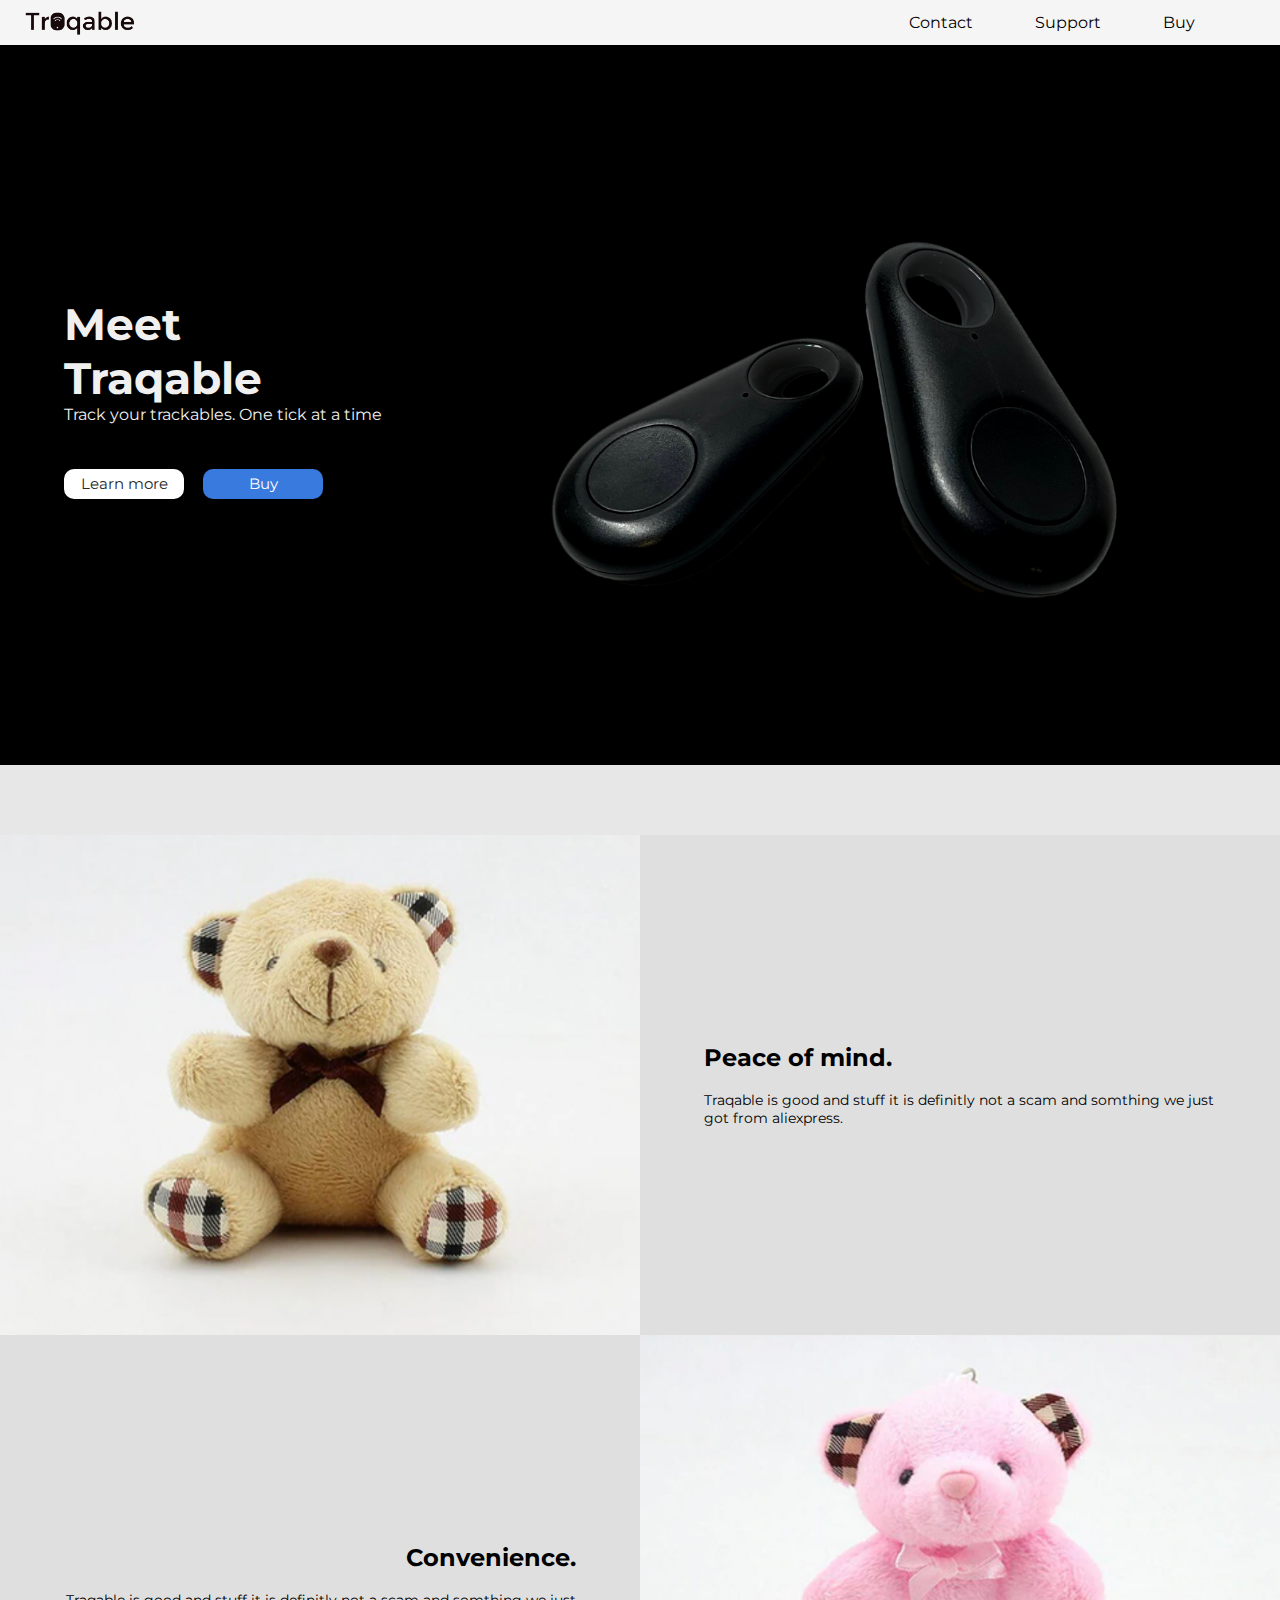
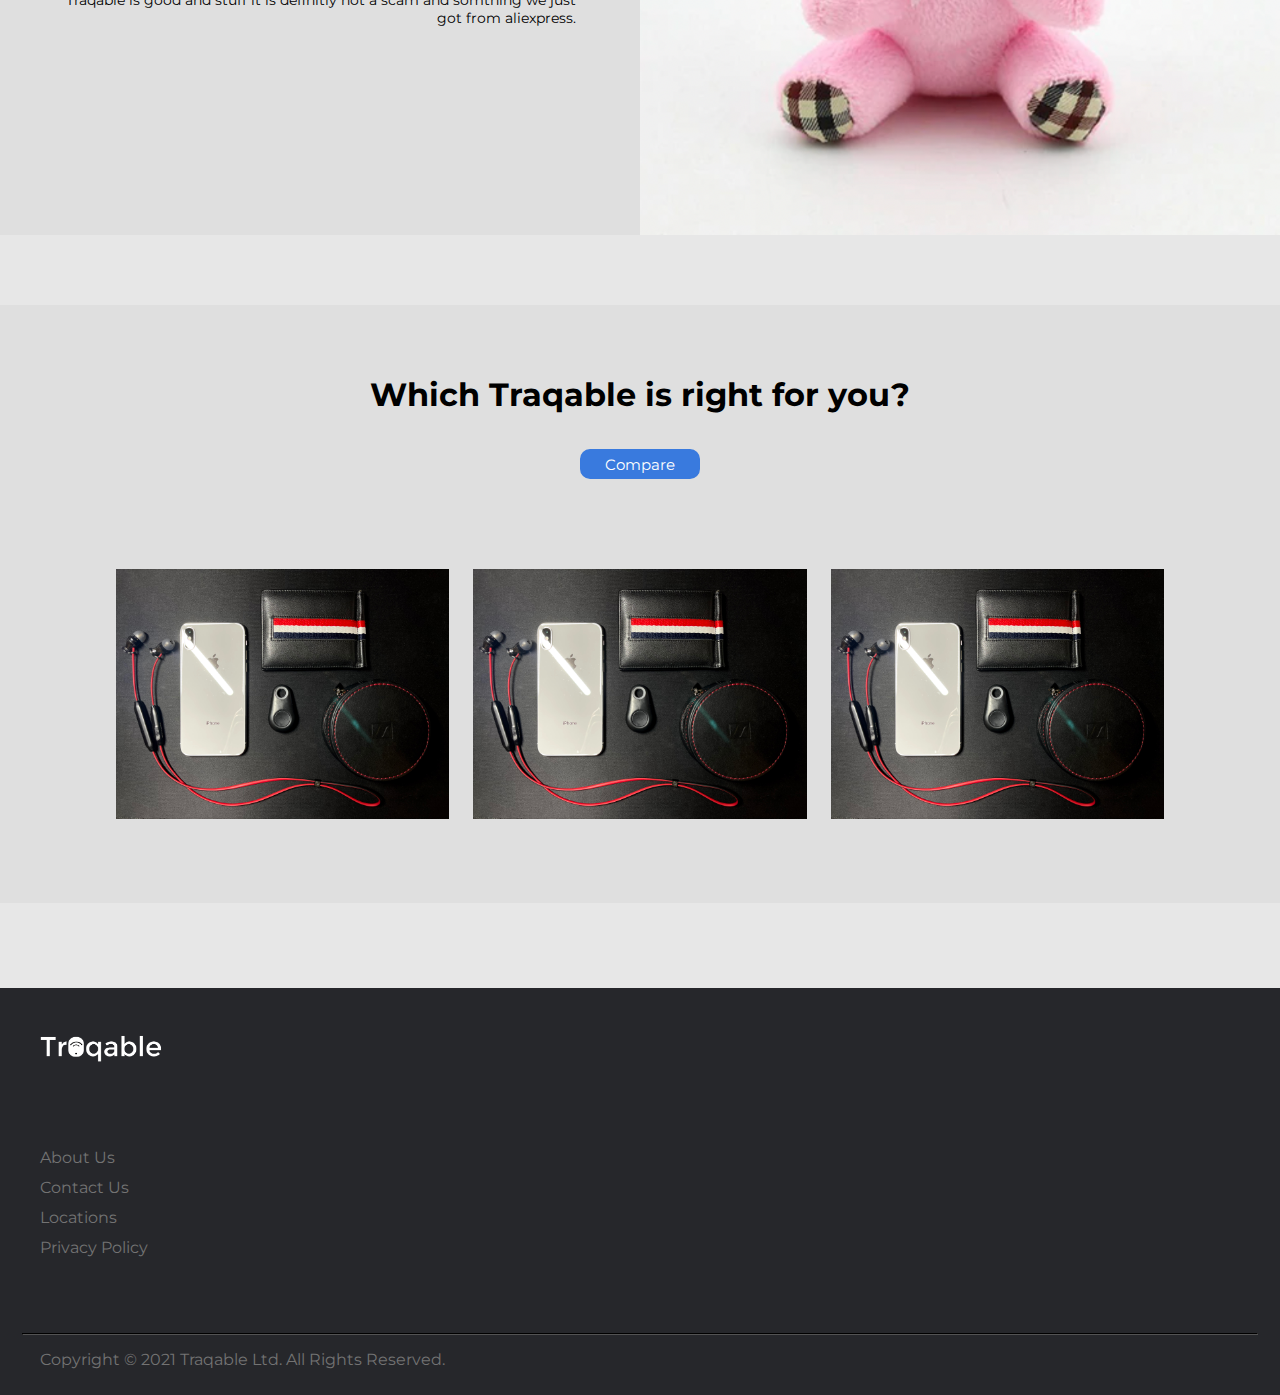
==== commit 0e08654d: "Comparison and footer changes" ====
--- a/index.html
+++ b/index.html
@@ -2,7 +2,7 @@
 <html lang="en">
 
 <head>
-    <Title>Landing Page</Title>
+    <title>Landing Page</title>
     <meta charset="UTF-8" />
     <link rel="preconnect" href="https://fonts.gstatic.com">
     <link href="https://fonts.googleapis.com/css2?family=Montserrat:wght@400;500&display=swap" rel="stylesheet">
@@ -73,77 +73,38 @@
 
 
 
-    <!--  product Comparison section /-->
+    <!--  product Comparison section -->
     <div class="comparison_wrapper">
+
         <div class="Comparison_title">
             <h1>Which Traqable is right for you?</h1>
         </div>
+        <div class="cta2">
+            <button class="cta-compare">Compare</button>
+        </div>
 
-        <div class="grid-container2">
-            <div class="item1.2">
-                <h2>Peace of mind.</h1><br>
-                    <p style="font-size: 14px;"> Traqable is good and stuff it is definitly not a scam and somthing we just got from aliexpress.</p>
-
-            </div>
-            <div class="item2.2">
-                <div class="item_text">
-                    <h2>Peace of mind.</h1><br>
-                        <p style="font-size: 14px;"> Traqable is good and stuff it is definitly not a scam and somthing we just got from aliexpress.</p>
-                </div>
-            </div>
-            <div class="item3.2">
-                <div class="item_text">
-                    <h2>Convenience.</h1><br>
-                        <p style="font-size: 14px;">Traqable is good and stuff it is definitly not a scam and somthing we just got from aliexpress.</p>
-                </div>
-            </div>
-
-        </div>
-    </div>
-
-    <div class="container page-wrapper">
-        <div class="page-inner">
-            <div class="row">
-                <div class="el-wrapper">
-                    <div class="box-up">
-                        <img class="img" src="http://code.slicecrowd.com/labs/4/images/t-shirt.png" alt="">
-                        <div class="img-info">
-                            <div class="info-inner">
-                                <span class="p-name">I feel like Pablo</span>
-                                <span class="p-company">Yeezy</span>
-                            </div>
-                            <div class="a-size">Available sizes : <span class="size">S , M , L , XL</span></div>
-                        </div>
-                    </div>
-
-                    <div class="box-down">
-                        <div class="h-bg">
-                            <div class="h-bg-inner"></div>
-                        </div>
-
-                        <a class="cart" href="#">
-                            <span class="price">$120</span>
-                            <span class="add-to-cart">
-                    <span class="txt">Add in cart</span>
-                            </span>
-                        </a>
-                    </div>
-                </div>
+        <div class="images_wrapper">
+            <div class="comparison_images">
+                <img id="comparison_image" src="Images/IMG_7067.jpg" alt="Image 1" />
+                <img id="comparison_image" src="Images/IMG_7067.jpg" alt="Image 2" />
+                <img id="comparison_image" src="Images/IMG_7067.jpg" alt="Image 3" />
             </div>
         </div>
+
     </div>
 
     <!-- Site footer -->
-    <footer class="site-footer">
-        <div class="container">
-            <div class="row">
-                <img id="logo_footer" src="Images/Asset 6@2x.png" alt="Traqable Logo" />
-                <div class="about_stuff">
-                    <h6>Quick Links</h6>
-                    <ul class="footer-links">
-                        <li><a class="nav-link" href="https://www.youtube.com/watch?v=ZeDP-rzOnAA&t=294s">Contact</a></li>
-                        <li><a class="nav-link" href="https://www.youtube.com/watch?v=ZeDP-rzOnAA&t=294s">Support</a></li>
-                        <li><a class="nav-link" href="https://www.youtube.com/watch?v=ZeDP-rzOnAA&t=294s">About</a></li>
+    <footer class=" site-footer ">
+        <div class="container ">
+            <div class="row ">
+                <img id="logo_footer" src="Images/Asset 6@2x.png " alt="Traqable Logo " />
+                <div class="about_stuff ">
+                    <ul class="footer-links ">
+                        <li><a class="footer-link " href="about.html">About Us</a></li>
+                        <li><a class="footer-link " href="http://scanfcode.com/contact/ ">Contact Us</a></li>
+                        <li><a class="footer-link " href="http://scanfcode.com/contribute-at-scanfcode/ ">Locations</a></li>
+                        <li><a class="footer-link " href="http://scanfcode.com/privacy-policy/ ">Privacy Policy</a></li>
+
                     </ul>
                 </div>
             </div>
@@ -152,22 +113,13 @@
 
 
 
-        <div class="container 2">
+        <div class="container 2 ">
 
-            <div class="row 2">
+            <div class="row 2 ">
                 <form>
-                    <div class="legal-text-wrap">
+                    <div class="legal-text-wrap ">
                         <p class="copyright-text ">Copyright &copy; 2021 Traqable Ltd. All Rights Reserved.
                         </p>
-                    </div>
-
-                    <div class="social-icons-wrap ">
-                        <ul class="social-icons">
-                            <li><a class="facebook " href="# "><i class="fa fa-facebook "></i></a></li>
-                            <li><a class="twitter " href="# "><i class="fa fa-twitter "></i></a></li>
-                            <li><a class="dribbble " href="# "><i class="fa fa-dribbble "></i></a></li>
-                            <li><a class="linkedin " href="# "><i class="fa fa-linkedin "></i></a></li>
-                        </ul>
                     </div>
                 </form>
             </div>
@@ -176,4 +128,6 @@
 
     </footer>
 
+</body>
+
 </html>--- a/style.css
+++ b/style.css
@@ -1,685 +1,363 @@
-    * {
-        margin: 0%;
-        padding: 0%;
-        box-sizing: border-box;
-    }
-    
-    body {
-        font-family: 'Montserrat', sans-serif;
-    }
-    
-    button {
-        font-family: 'Montserrat', sans-serif;
-    }
-    
-    body {
-        background: #e7e7e7 45px;
-        width: auto;
-    }
-    
-    header {
-        display: flex;
-        background-color: whitesmoke;
-        align-items: center;
-        height: 45px;
-    }
-    
-    #logo,
-    .nav-links {
-        display: flex;
-        align-self: center;
-        align-items: center;
-    }
-    
-    .nav-links {
-        justify-content: space-around;
-        list-style: none;
-        float: right;
-        padding: 0px 35px;
-    }
-    
-    .nav-link {
-        color: #000;
-        text-decoration: none;
-        padding: 0px 30px;
-    }
-    
-    .nav-link:hover {
-        color: rgb(122, 122, 122);
-        transition: ease-in-out 5ms;
-    }
-    
-    #logo {
-        height: 60%;
-        margin-left: 25px;
-        width: auto;
-    }
-    
-    nav {
-        flex: 1;
-    }
-    
-    .input-group {
-        margin-right: 25px;
-    }
-    
-    .form-control::placeholder {
-        font-size: 0.90rem;
-        color: #aaa;
-        font-style: italic;
-    }
-    
-    main {
-        background-color: black;
-    }
-    
-    .presentation {
-        display: flex;
-        width: 90%;
-        margin: auto;
-        min-height: 80vh;
-        align-items: center;
-    }
-    
-    .introduction {
-        flex: 1;
-    }
-    
-    .intro-text {
-        color: rgb(240, 240, 240);
-    }
-    
-    .intro-text h1 {
-        font-size: 44px;
-    }
-    
-    .cover {
-        flex: 1;
-    }
-    
-    .cover img {
-        height: 550px;
-        padding-left: 100px;
-        margin-top: 50px;
-    }
-    
-    .cta {
-        margin-top: 45px;
-    }
-    
-    .cta-learn,
-    .cta-buy {
-        margin-right: 15px;
-        margin-bottom: 15px;
-    }
-    
-    .cta-learn {
-        border: 2px solid white;
-        background: white;
-        color: rgb(39, 39, 39);
-        font-size: 15px;
-        width: 120px;
-        height: 30px;
-        cursor: pointer;
-        border-radius: 10px;
-        transition: ease-in-out 250ms;
-    }
-    
-    .cta-buy {
-        border: 2px solid rgb(57, 122, 222);
-        background: rgb(57, 122, 222);
-        color: rgb(255, 255, 255);
-        font-size: 15px;
-        width: 120px;
-        height: 30px;
-        cursor: pointer;
-        border-radius: 10px;
-        transition: ease-in-out 250ms;
-    }
-    
-    .cta-buy:hover {
-        border: 2px solid rgb(86, 139, 219);
-        background: rgb(86, 139, 219);
-        color: white;
-        transition: ease-in-out 5ms;
-    }
-    
-    .cta-learn:hover {
-        background: rgb(0, 0, 0);
-        color: white;
-        transition: ease-in-out 10ms;
-    }
-    /* Traqable grid styling */
-    
-    .center_wrapper {
-        display: flex;
-        width: 100%;
-        height: 100%;
-        justify-content: center;
-        align-items: center;
-    }
-    
-    .grid-container {
-        display: grid;
-        grid-template-columns: 50% 50%;
-        grid-template-rows: 50% 50%;
-        margin: 70px auto;
-        min-width: 719px;
-        max-width: 1000px;
-    }
-    
-    .grid-container>div {
-        background-color: rgba(221, 221, 221, 0.8);
-        justify-content: center;
-        border: 1px solid rgba(221, 221, 221, 0.8);
-    }
-    
-    .fill_parent {
-        height: 100%;
-        width: 100%;
-    }
-    
-    .item1,
-    .item4 {
-        background-repeat: no-repeat;
-        background-size: cover;
-        background-position: center;
-    }
-    
-    .item1 {
-        background-image: url("Images/Creme Bear.png");
-    }
-    
-    .item4 {
-        background-image: url("Images/Pink Bear.png")
-    }
-    
-    .item2 {
-        text-align: left;
-        height: 400px;
-    }
-    
-    .item3 {
-        text-align: right;
-        height: 400px;
-    }
-    
-    .item2,
-    .item3 {
-        display: flex;
-        align-items: center;
-        justify-content: center;
-    }
-    
-    .item_text {
-        width: 80%;
-    }
-    /* Comparision grid styling */
-    
-    .Comparison_title {
-        display: flex;
-        justify-content: center;
-        align-items: center;
-    }
-    
-    .comparison_wrapper {
-        background-color: lightgrey;
-        width: 200px;
-        border: 1px solid rgb(0, 0, 0);
-    }
-    
-    .comparison_wrapper {
-        width: 100%;
-        height: 100%;
-        justify-content: center;
-        align-items: center;
-    }
-    
-    .grid-container2 {
-        display: grid;
-        grid-template-columns: 33% 33% 33%;
-        margin: 70px auto;
-        min-width: 719px;
-        max-width: 1000px;
-    }
-    
-    .grid-container2>div {
-        background-color: rgba(221, 221, 221, 0.8);
-        justify-content: center;
-        border: 1px solid rgba(0, 0, 0, 0.8);
-    }
-    
-    .d-flex {
-        display: -webkit-box;
-        display: -ms-flexbox;
-        display: flex;
-    }
-    
-    .align-center {
-        -webkit-box-align: center;
-        -ms-flex-align: center;
-        align-items: center;
-    }
-    
-    .flex-centerY-centerX {
-        justify-content: center;
-        -webkit-box-pack: center;
-        -ms-flex-pack: center;
-        justify-content: center;
-        -webkit-box-align: center;
-        -ms-flex-align: center;
-        align-items: center;
-    }
-    
-    body {
-        background-color: #f7f7f7;
-    }
-    
-    .page-wrapper {
-        height: 100%;
-        display: table;
-    }
-    
-    .page-wrapper .page-inner {
-        display: table-cell;
-        vertical-align: middle;
-    }
-    
-    .el-wrapper {
-        width: 360px;
-        padding: 15px;
-        margin: 15px auto;
-        background-color: #fff;
-    }
-    
-    @media (max-width: 991px) {
-        .el-wrapper {
-            width: 345px;
-        }
-    }
-    
-    @media (max-width: 767px) {
-        .el-wrapper {
-            width: 290px;
-            margin: 30px auto;
-        }
-    }
-    
-    .el-wrapper:hover .h-bg {
-        left: 0px;
-    }
-    
-    .el-wrapper:hover .price {
-        left: 20px;
-        -webkit-transform: translateY(-50%);
-        -ms-transform: translateY(-50%);
-        -o-transform: translateY(-50%);
-        transform: translateY(-50%);
-        color: #818181;
-    }
-    
-    .el-wrapper:hover .add-to-cart {
-        left: 50%;
-    }
-    
-    .el-wrapper:hover .img {
-        -webkit-filter: blur(7px);
-        -o-filter: blur(7px);
-        -ms-filter: blur(7px);
-        filter: blur(7px);
-        filter: progid: DXImageTransform.Microsoft.Blur(pixelradius='7', shadowopacity='0.0');
-        opacity: 0.4;
-    }
-    
-    .el-wrapper:hover .info-inner {
-        bottom: 155px;
-    }
-    
-    .el-wrapper:hover .a-size {
-        -webkit-transition-delay: 300ms;
-        -o-transition-delay: 300ms;
-        transition-delay: 300ms;
-        bottom: 50px;
-        opacity: 1;
-    }
-    
-    .el-wrapper .box-down {
-        width: 100%;
-        height: 60px;
-        position: relative;
-        overflow: hidden;
-    }
-    
-    .el-wrapper .box-up {
-        width: 100%;
-        height: 300px;
-        position: relative;
-        overflow: hidden;
-        text-align: center;
-    }
-    
-    .el-wrapper .img {
-        padding: 20px 0;
-        -webkit-transition: all 800ms cubic-bezier(0, 0, 0.18, 1);
-        -moz-transition: all 800ms cubic-bezier(0, 0, 0.18, 1);
-        -o-transition: all 800ms cubic-bezier(0, 0, 0.18, 1);
-        transition: all 800ms cubic-bezier(0, 0, 0.18, 1);
-        /* ease-out */
-        -webkit-transition-timing-function: cubic-bezier(0, 0, 0.18, 1);
-        -moz-transition-timing-function: cubic-bezier(0, 0, 0.18, 1);
-        -o-transition-timing-function: cubic-bezier(0, 0, 0.18, 1);
-        transition-timing-function: cubic-bezier(0, 0, 0.18, 1);
-        /* ease-out */
-    }
-    
-    .h-bg {
-        -webkit-transition: all 800ms cubic-bezier(0, 0, 0.18, 1);
-        -moz-transition: all 800ms cubic-bezier(0, 0, 0.18, 1);
-        -o-transition: all 800ms cubic-bezier(0, 0, 0.18, 1);
-        transition: all 800ms cubic-bezier(0, 0, 0.18, 1);
-        /* ease-out */
-        -webkit-transition-timing-function: cubic-bezier(0, 0, 0.18, 1);
-        -moz-transition-timing-function: cubic-bezier(0, 0, 0.18, 1);
-        -o-transition-timing-function: cubic-bezier(0, 0, 0.18, 1);
-        transition-timing-function: cubic-bezier(0, 0, 0.18, 1);
-        /* ease-out */
-        width: 660px;
-        height: 100%;
-        background-color: #3f96cd;
-        position: absolute;
-        left: -659px;
-    }
-    
-    .h-bg .h-bg-inner {
-        width: 50%;
-        height: 100%;
-        background-color: #464646;
-    }
-    
-    .info-inner {
-        -webkit-transition: all 400ms cubic-bezier(0, 0, 0.18, 1);
-        -moz-transition: all 400ms cubic-bezier(0, 0, 0.18, 1);
-        -o-transition: all 400ms cubic-bezier(0, 0, 0.18, 1);
-        transition: all 400ms cubic-bezier(0, 0, 0.18, 1);
-        /* ease-out */
-        -webkit-transition-timing-function: cubic-bezier(0, 0, 0.18, 1);
-        -moz-transition-timing-function: cubic-bezier(0, 0, 0.18, 1);
-        -o-transition-timing-function: cubic-bezier(0, 0, 0.18, 1);
-        transition-timing-function: cubic-bezier(0, 0, 0.18, 1);
-        /* ease-out */
-        position: absolute;
-        width: 100%;
-        bottom: 25px;
-    }
-    
-    .info-inner .p-name,
-    .info-inner .p-company {
-        display: block;
-    }
-    
-    .info-inner .p-name {
-        font-family: 'PT Sans', sans-serif;
-        font-size: 18px;
-        color: #252525;
-    }
-    
-    .info-inner .p-company {
-        font-family: 'Lato', sans-serif;
-        font-size: 12px;
-        text-transform: uppercase;
-        color: #8c8c8c;
-    }
-    
-    .a-size {
-        -webkit-transition: all 300ms cubic-bezier(0, 0, 0.18, 1);
-        -moz-transition: all 300ms cubic-bezier(0, 0, 0.18, 1);
-        -o-transition: all 300ms cubic-bezier(0, 0, 0.18, 1);
-        transition: all 300ms cubic-bezier(0, 0, 0.18, 1);
-        /* ease-out */
-        -webkit-transition-timing-function: cubic-bezier(0, 0, 0.18, 1);
-        -moz-transition-timing-function: cubic-bezier(0, 0, 0.18, 1);
-        -o-transition-timing-function: cubic-bezier(0, 0, 0.18, 1);
-        transition-timing-function: cubic-bezier(0, 0, 0.18, 1);
-        /* ease-out */
-        position: absolute;
-        width: 100%;
-        bottom: -20px;
-        font-family: 'PT Sans', sans-serif;
-        color: #828282;
-        opacity: 0;
-    }
-    
-    .a-size .size {
-        color: #252525;
-    }
-    
-    .cart {
-        display: block;
-        position: absolute;
-        width: 100%;
-        height: 100%;
-        top: 0;
-        left: 0;
-        font-family: 'Lato', sans-serif;
-        font-weight: 700;
-    }
-    
-    .cart .price {
-        -webkit-transition: all 600ms cubic-bezier(0, 0, 0.18, 1);
-        -moz-transition: all 600ms cubic-bezier(0, 0, 0.18, 1);
-        -o-transition: all 600ms cubic-bezier(0, 0, 0.18, 1);
-        transition: all 600ms cubic-bezier(0, 0, 0.18, 1);
-        /* ease-out */
-        -webkit-transition-timing-function: cubic-bezier(0, 0, 0.18, 1);
-        -moz-transition-timing-function: cubic-bezier(0, 0, 0.18, 1);
-        -o-transition-timing-function: cubic-bezier(0, 0, 0.18, 1);
-        transition-timing-function: cubic-bezier(0, 0, 0.18, 1);
-        /* ease-out */
-        -webkit-transition-delay: 100ms;
-        -o-transition-delay: 100ms;
-        transition-delay: 100ms;
-        display: block;
-        position: absolute;
-        top: 50%;
-        left: 50%;
-        -webkit-transform: translate(-50%, -50%);
-        -ms-transform: translate(-50%, -50%);
-        -o-transform: translate(-50%, -50%);
-        transform: translate(-50%, -50%);
-        font-size: 16px;
-        color: #252525;
-    }
-    
-    .cart .add-to-cart {
-        -webkit-transition: all 600ms cubic-bezier(0, 0, 0.18, 1);
-        -moz-transition: all 600ms cubic-bezier(0, 0, 0.18, 1);
-        -o-transition: all 600ms cubic-bezier(0, 0, 0.18, 1);
-        transition: all 600ms cubic-bezier(0, 0, 0.18, 1);
-        /* ease-out */
-        -webkit-transition-timing-function: cubic-bezier(0, 0, 0.18, 1);
-        -moz-transition-timing-function: cubic-bezier(0, 0, 0.18, 1);
-        -o-transition-timing-function: cubic-bezier(0, 0, 0.18, 1);
-        transition-timing-function: cubic-bezier(0, 0, 0.18, 1);
-        /* ease-out */
-        -webkit-transition-delay: 100ms;
-        -o-transition-delay: 100ms;
-        transition-delay: 100ms;
-        display: block;
-        position: absolute;
-        top: 50%;
-        left: 110%;
-        -webkit-transform: translate(-50%, -50%);
-        -ms-transform: translate(-50%, -50%);
-        -o-transform: translate(-50%, -50%);
-        transform: translate(-50%, -50%);
-    }
-    
-    .cart .add-to-cart .txt {
-        font-size: 12px;
-        color: #fff;
-        letter-spacing: 0.045em;
-        text-transform: uppercase;
-        white-space: nowrap;
-    }
-    /* Footer styling */
-    
-    .site-footer {
-        background-color: #26272b;
-        padding: 45px 0 20px;
-        line-height: 24px;
-        color: #737373;
-    }
-    
-    .site-footer h6 {
-        color: #fff;
-        font-size: 16px;
-        text-transform: uppercase;
-        margin-top: 5px;
-        letter-spacing: 2px
-    }
-    
-    #logo_footer {
-        height: 30px;
-        margin-left: 25px;
-        width: auto;
-    }
-    
-    .site-footer a {
-        color: #737373;
-    }
-    
-    .site-footer a:hover {
-        color: #3366cc;
-        text-decoration: none;
-    }
-    
-    .about_stuff {
-        padding: 70px 35px;
-    }
-    
-    .footer-links {
-        list-style: none;
-        color: #737373
-    }
-    /* dividing line*/
-    
-    hr {
-        margin: auto;
-        size: 1;
-        width: 97%;
-        border-color: rgb(83, 83, 83);
-    }
-    /*Copyright text*/
-    
-    .legal-text-wrap {
-        margin-left: 25px;
-    }
-    /*Social icons in footer*/
-    
-    form {
-        margin-top: 10px;
-        display: flex;
-        align-items: center;
-    }
-    
-    .social-icons {
-        display: flex;
-        float: right;
-    }
-    
-    .site-footer .social-icons {
-        text-align: right
-    }
-    
-    .site-footer .social-icons a {
-        width: 40px;
-        height: 40px;
-        line-height: 40px;
-        margin-left: 6px;
-        margin-right: 0;
-        border-radius: 100%;
-        background-color: #33353d;
-    }
-    
-    @media (max-width:991px) {
-        .site-footer [class^=col-] {
-            margin-bottom: 30px
-        }
-    }
-    
-    @media (max-width:767px) {
-        .site-footer {
-            padding-bottom: 0
-        }
-        .site-footer .copyright-text,
-        .site-footer .social-icons {
-            text-align: center
-        }
-    }
-    
-    .social-icons {
-        padding-left: 0px;
-        margin-bottom: 0;
-        list-style: none;
-        margin: 0px 40px 0px 0px;
-    }
-    
-    .social-icons li.title {
-        margin-right: 15px;
-        text-transform: uppercase;
-        color: #96a2b2;
-        font-weight: 700;
-        font-size: 13px
-    }
-    
-    .social-icons a {
-        background-color: #eceeef;
-        color: #818a91;
-        font-size: 16px;
-        display: inline-block;
-        line-height: 44px;
-        width: 44px;
-        height: 44px;
-        border-radius: 100%;
-        -webkit-transition: all .2s linear;
-        -o-transition: all .2s linear;
-        transition: all .2s linear;
-    }
-    
-    .social-icons a:active,
-    .social-icons a:focus,
-    .social-icons a:hover {
-        color: #fff;
-        background-color: #29aafe
-    }
-    
-    .social-icons.size-sm a {
-        line-height: 34px;
-        height: 34px;
-        width: 34px;
-        font-size: 14px
-    }
-    
-    .social-icons a.facebook:hover {
-        background-color: #3b5998
-    }
-    
-    .social-icons a.twitter:hover {
-        background-color: #00aced
-    }
-    
-    .social-icons a.linkedin:hover {
-        background-color: #007bb6
-    }
-    
-    .social-icons a.dribbble:hover {
-        background-color: #ea4c89
-    }
-    
-    @media (max-width:767px) {
-        .social-icons li.title {
-            display: block;
-            margin-right: 20px;
-            font-weight: 600;
-        }
-    }+* {
+    margin: 0%;
+    padding: 0%;
+    box-sizing: border-box;
+}
+
+body {
+    font-family: 'Montserrat', sans-serif;
+}
+
+button {
+    font-family: 'Montserrat', sans-serif;
+}
+
+body {
+    background: #e7e7e7 45px;
+    width: auto;
+}
+
+header {
+    display: flex;
+    background-color: whitesmoke;
+    align-items: center;
+    height: 45px;
+}
+
+#logo,
+.nav-links {
+    display: flex;
+    align-self: center;
+    align-items: center;
+}
+
+.nav-links {
+    justify-content: space-around;
+    list-style: none;
+    float: right;
+    padding: 0px 35px 0px 0px;
+}
+
+.nav-link {
+    color: #000;
+    text-decoration: none;
+    padding: 0px 50px 0px 10px;
+    border-left: 2px solid transparent;
+    transition: ease-in-out 250ms;
+}
+
+.nav-link:hover {
+    transition: ease-in-out 250ms;
+    border-left: 2px solid rgb(92, 92, 92);
+}
+
+#logo {
+    height: 60%;
+    margin-left: 25px;
+    width: auto;
+}
+
+nav {
+    flex: 1;
+}
+
+.input-group {
+    margin-right: 25px;
+}
+
+.form-control::placeholder {
+    font-size: 0.90rem;
+    color: #aaa;
+    font-style: italic;
+}
+
+main {
+    background-color: black;
+}
+
+.presentation {
+    display: flex;
+    width: 90%;
+    margin: auto;
+    min-height: 80vh;
+    align-items: center;
+}
+
+.introduction {
+    flex: 1;
+}
+
+.intro-text {
+    color: rgb(240, 240, 240);
+}
+
+.intro-text h1 {
+    font-size: 44px;
+}
+
+.cover {
+    flex: 1;
+}
+
+.cover img {
+    height: 550px;
+    padding-left: 100px;
+    margin-top: 50px;
+}
+
+.cta {
+    margin-top: 45px;
+}
+
+.cta-learn,
+.cta-buy {
+    margin-right: 15px;
+    margin-bottom: 15px;
+}
+
+.cta-learn {
+    border: 2px solid white;
+    background: white;
+    color: rgb(39, 39, 39);
+    font-size: 15px;
+    width: 120px;
+    height: 30px;
+    cursor: pointer;
+    border-radius: 10px;
+    transition: ease-in-out 250ms;
+}
+
+.cta-buy {
+    border: 2px solid rgb(57, 122, 222);
+    background: rgb(57, 122, 222);
+    color: rgb(255, 255, 255);
+    font-size: 15px;
+    width: 120px;
+    height: 30px;
+    cursor: pointer;
+    border-radius: 10px;
+    transition: ease-in-out 250ms;
+}
+
+.cta-buy:hover {
+    border: 2px solid rgb(86, 139, 219);
+    background: rgb(86, 139, 219);
+    color: white;
+    transition: ease-in-out 5ms;
+}
+
+.cta-learn:hover {
+    background: rgb(0, 0, 0);
+    color: white;
+    transition: ease-in-out 10ms;
+}
+
+
+/* Traqable grid styling */
+
+.center_wrapper {
+    display: flex;
+    width: 100%;
+    height: 100%;
+    justify-content: center;
+    align-items: center;
+}
+
+.grid-container {
+    display: grid;
+    grid-template-columns: 50% 50%;
+    grid-template-rows: 50% 50%;
+    margin: 70px auto;
+    min-width: 719px;
+    max-width: 1400px;
+}
+
+.grid-container>div {
+    background-color: rgba(221, 221, 221, 0.8);
+    justify-content: center;
+}
+
+.fill_parent {
+    height: 100%;
+    width: 100%;
+}
+
+.item1,
+.item4 {
+    background-repeat: no-repeat;
+    background-size: cover;
+    background-position: center;
+}
+
+.item1 {
+    background-image: url("Images/Creme Bear.png");
+}
+
+.item4 {
+    background-image: url("Images/Pink Bear.png")
+}
+
+.item2 {
+    text-align: left;
+    height: 500px;
+}
+
+.item3 {
+    text-align: right;
+    height: 500px;
+}
+
+.item2,
+.item3 {
+    display: flex;
+    align-items: center;
+    justify-content: center;
+}
+
+.item_text {
+    width: 80%;
+}
+
+
+/* Comparision grid styling */
+
+.comparison_wrapper {
+    background-color: rgba(221, 221, 221, 0.8);
+    min-width: 719px;
+    max-width: 1302px;
+    margin: 0px auto 85px auto;
+}
+
+.Comparison_title {
+    display: flex;
+    justify-content: center;
+    align-items: center;
+    padding: 70px 0px 35px 0px;
+}
+
+.cta2 {
+    display: flex;
+    justify-content: center;
+    margin: auto;
+}
+
+.cta-compare {
+    border: 2px solid rgb(57, 122, 222);
+    background: rgb(57, 122, 222);
+    color: rgb(255, 255, 255);
+    font-size: 15px;
+    width: 120px;
+    height: 30px;
+    cursor: pointer;
+    border-radius: 10px;
+    transition: ease-in-out 250ms;
+}
+
+.cta-compare:hover {
+    border: 2px solid rgb(86, 139, 219);
+    background: rgb(86, 139, 219);
+    color: white;
+    transition: ease-in-out 5ms;
+}
+
+.images_wrapper {
+    display: flex;
+    justify-content: center;
+    margin: 20px auto 20px auto;
+    padding: 70px 0px 80px 0px;
+}
+
+#comparison_image {
+    height: 250px;
+    padding: 0px 10px
+}
+
+
+/**/
+
+
+/**/
+
+
+/**/
+
+
+/**/
+
+
+/* Footer styling */
+
+.site-footer {
+    background-color: #26272b;
+    padding: 45px 0 20px;
+    line-height: 30px;
+    color: #737373;
+}
+
+.site-footer h6 {
+    color: #fff;
+    font-size: 16px;
+    text-transform: uppercase;
+    margin-top: 5px;
+    letter-spacing: 2px
+}
+
+.row {
+    margin: auto;
+    max-width: 2000px;
+}
+
+#logo_footer {
+    height: 30px;
+    padding: 0px 40px;
+}
+
+.site-footer a {
+    color: #737373;
+}
+
+.site-footer a:hover {
+    color: #3366cc;
+    text-decoration: none;
+}
+
+.about_stuff {
+    padding: 70px 40px;
+    text-decoration: none;
+}
+
+.footer-link {
+    text-decoration: none;
+    margin: 30px 0px;
+}
+
+.footer-links {
+    list-style: none;
+    color: #737373;
+}
+
+
+/* dividing line*/
+
+hr {
+    size: 1;
+    width: 96.5%;
+    border-color: rgb(83, 83, 83);
+    max-width: 2000px;
+    margin: auto;
+}
+
+
+/*Copyright text*/
+
+.legal-text-wrap {
+    margin-left: 40px;
+}
+
+form {
+    display: flex;
+    align-items: center;
+    margin: auto;
+    max-width: 2000px;
+    margin-top: 10px;
+}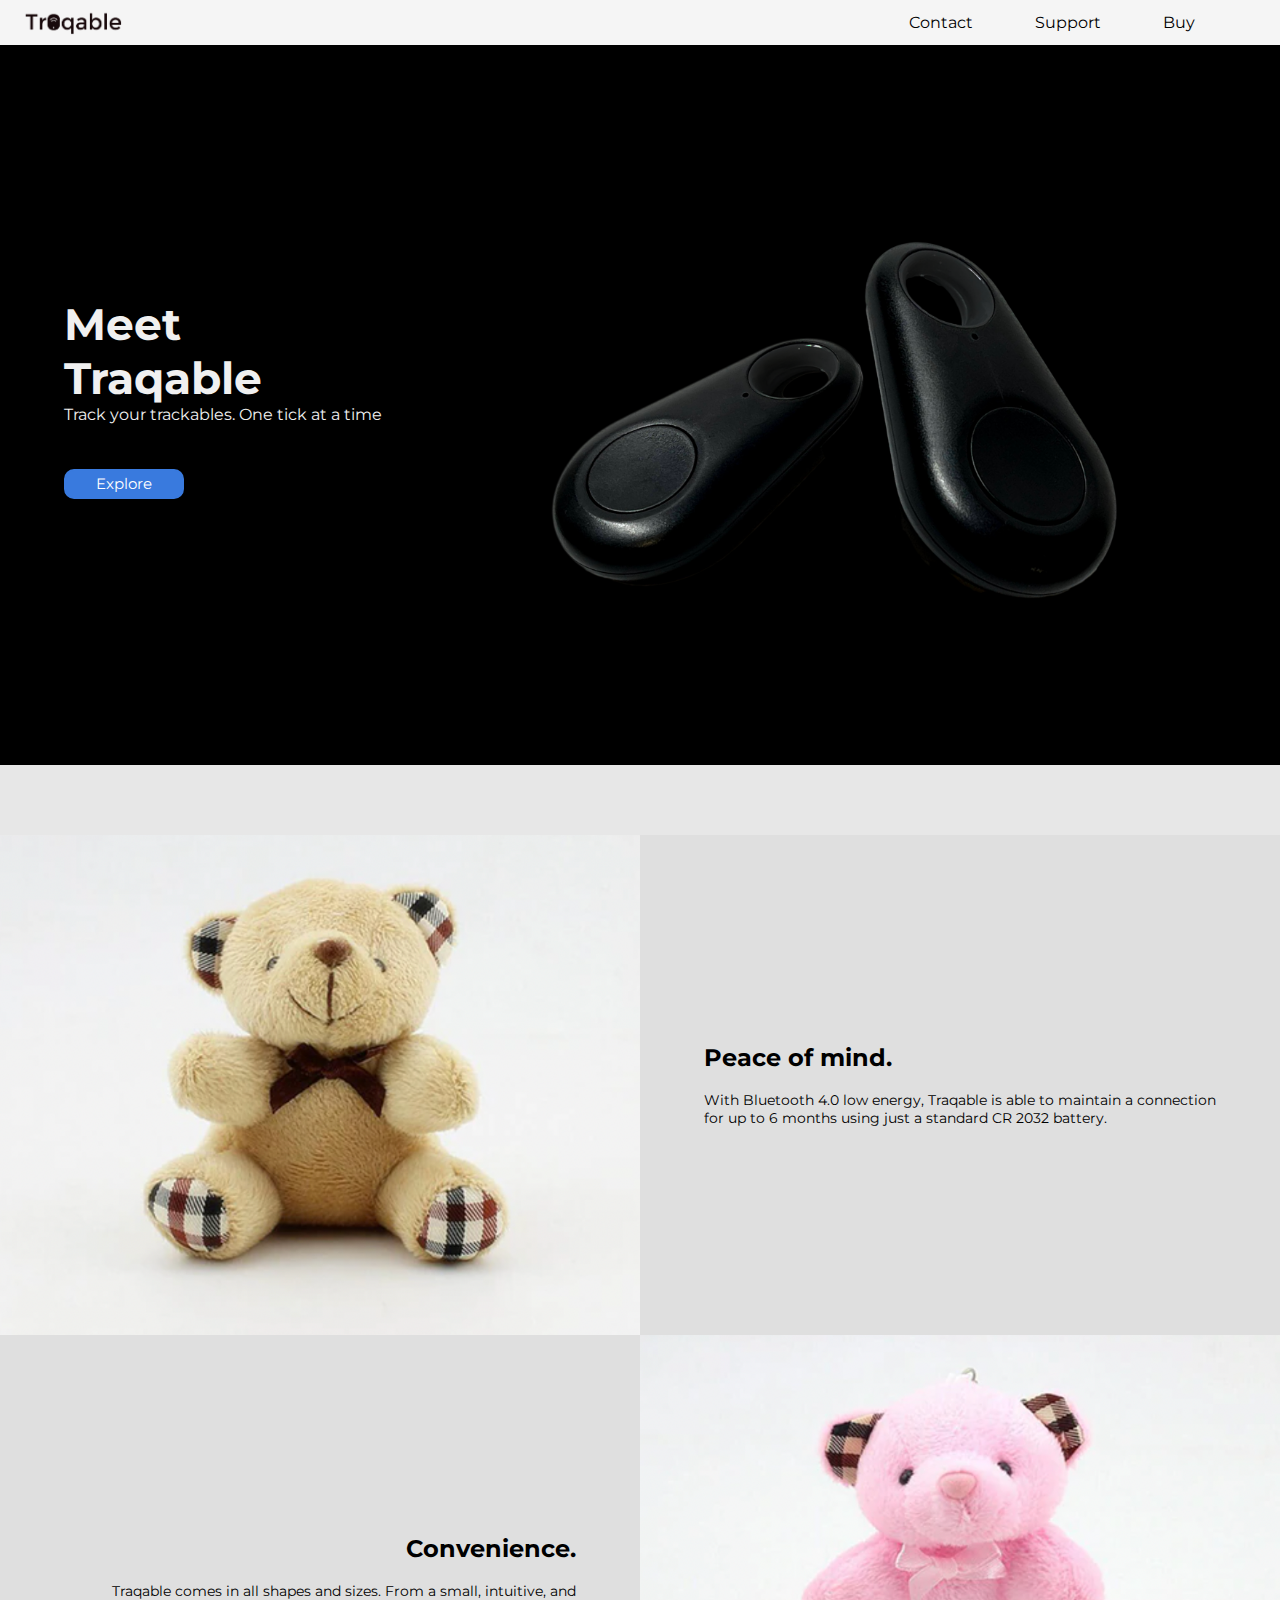
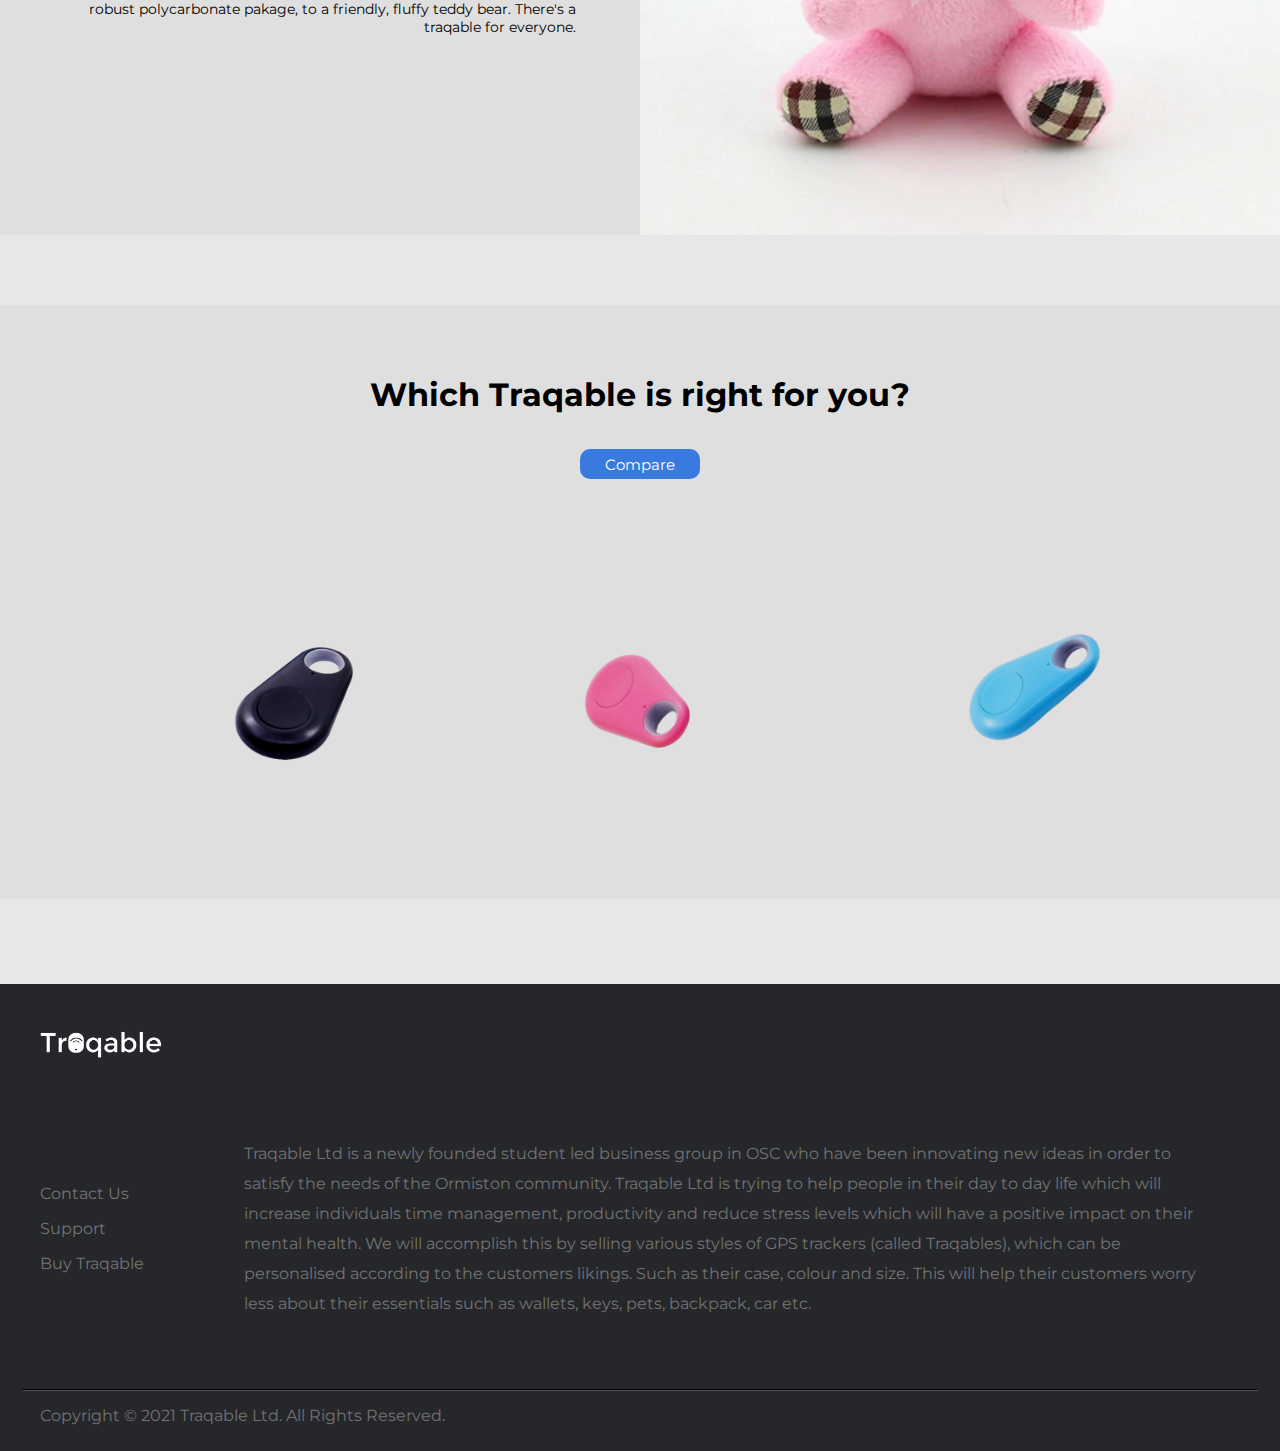
==== commit 0930a13c: "clean up" ====
--- a/index.html
+++ b/index.html
@@ -17,12 +17,15 @@
 
 <body>
     <header>
-        <img id="logo" src="Images/Layer 1@2x.png" alt="Traqable Logo" />
+        <a href="index.html">
+            <img id="logo" src="Images/Layer 1@2x.png" alt="Traqable Logo">
+        </a>
+
         <nav>
             <ul class="nav-links">
-                <li><a class="nav-link" href="https://www.youtube.com/watch?v=ZeDP-rzOnAA&t=294s">Contact</a></li>
-                <li><a class="nav-link" href="https://www.youtube.com/watch?v=ZeDP-rzOnAA&t=294s">Support</a></li>
-                <li><a class="nav-link" href="https://www.youtube.com/watch?v=ZeDP-rzOnAA&t=294s">Buy</a></li>
+                <li><a class="nav-link" href="contact-us.html">Contact</a></li>
+                <li><a class="nav-link" href="about-support.html">Support</a></li>
+                <li><a class="nav-link" href="compare-contact-buy.html">Buy</a></li>
             </ul>
         </nav>
     </header>
@@ -36,8 +39,8 @@
                     <p>Track your trackables. One tick at a time</p>
                 </div>
                 <div class="cta">
-                    <button class="cta-learn">Learn more</button>
-                    <button class="cta-buy">Buy</button>
+
+                    <button class="cta-buy" onclick="document.location='compare-contact-buy.html'">Explore</button>
                 </div>
             </div>
             <div class="cover">
@@ -56,13 +59,13 @@
             <div class="item2">
                 <div class="item_text">
                     <h2>Peace of mind.</h1><br>
-                        <p style="font-size: 14px;"> Traqable is good and stuff it is definitly not a scam and somthing we just got from aliexpress.</p>
+                        <p style="font-size: 14px;"> With Bluetooth 4.0 low energy, Traqable is able to maintain a connection for up to 6 months using just a standard CR 2032 battery.</p>
                 </div>
             </div>
             <div class="item3">
                 <div class="item_text">
                     <h2>Convenience.</h1><br>
-                        <p style="font-size: 14px;">Traqable is good and stuff it is definitly not a scam and somthing we just got from aliexpress.</p>
+                        <p style="font-size: 14px;">Traqable comes in all shapes and sizes. From a small, intuitive, and robust polycarbonate pakage, to a friendly, fluffy teddy bear. There's a traqable for everyone.</p>
                 </div>
             </div>
             <div class="item4">
@@ -80,14 +83,14 @@
             <h1>Which Traqable is right for you?</h1>
         </div>
         <div class="cta2">
-            <button class="cta-compare">Compare</button>
+            <button class="cta-compare" onclick="document.location='compare-contact-buy.html'">Compare</button>
         </div>
 
         <div class="images_wrapper">
             <div class="comparison_images">
-                <img id="comparison_image" src="Images/IMG_7067.jpg" alt="Image 1" />
-                <img id="comparison_image" src="Images/IMG_7067.jpg" alt="Image 2" />
-                <img id="comparison_image" src="Images/IMG_7067.jpg" alt="Image 3" />
+                <img id="comparison_image" src="Images/Tracker_Black_Productpage .png" alt="Image 1" />
+                <img id="comparison_image" src="Images/Tracker_Pink_Productpage .png" alt="Image 2" />
+                <img id="comparison_image" src="Images/Tracker_Blue_Productpage.png" alt="Image 3" />
             </div>
         </div>
 
@@ -98,14 +101,25 @@
         <div class="container ">
             <div class="row ">
                 <img id="logo_footer" src="Images/Asset 6@2x.png " alt="Traqable Logo " />
-                <div class="about_stuff ">
+                <div class="about_stuff">
                     <ul class="footer-links ">
-                        <li><a class="footer-link " href="about.html">About Us</a></li>
-                        <li><a class="footer-link " href="http://scanfcode.com/contact/ ">Contact Us</a></li>
-                        <li><a class="footer-link " href="http://scanfcode.com/contribute-at-scanfcode/ ">Locations</a></li>
-                        <li><a class="footer-link " href="http://scanfcode.com/privacy-policy/ ">Privacy Policy</a></li>
 
+                        <li style="margin: 5px 0px;">
+                            <a class=" footer-link " href="contact-us.html">Contact Us</a>
+                        </li>
+                        <li style="margin: 5px 0px;">
+                            <a class="footer-link " href="about-support.html">Support</a>
+                        </li>
+                        <li style="margin: 5px 0px;">
+                            <a class="footer-link " href="compare-contact-buy.html">Buy Traqable</a>
+                        </li>
                     </ul>
+                    <!--mission statment texts-->
+                    <div class="about">
+                        <p>Traqable Ltd is a newly founded student led business group in OSC who have been innovating new ideas in order to satisfy the needs of the Ormiston community. Traqable Ltd is trying to help people in their day to day life which
+                            will increase individuals time management, productivity and reduce stress levels which will have a positive impact on their mental health. We will accomplish this by selling various styles of GPS trackers (called Traqables),
+                            which can be personalised according to the customers likings. Such as their case, colour and size. This will help their customers worry less about their essentials such as wallets, keys, pets, backpack, car etc. </p>
+                    </div>
                 </div>
             </div>
         </div>
--- a/style.css
+++ b/style.css
@@ -52,7 +52,7 @@
 }
 
 #logo {
-    height: 60%;
+    height: 24px;
     margin-left: 25px;
     width: auto;
 }
@@ -169,7 +169,7 @@
     grid-template-rows: 50% 50%;
     margin: 70px auto;
     min-width: 719px;
-    max-width: 1400px;
+    max-width: 1302px;
 }
 
 .grid-container>div {
@@ -267,6 +267,11 @@
     padding: 70px 0px 80px 0px;
 }
 
+.comparison_images {
+    display: flex;
+    justify-content: center;
+}
+
 #comparison_image {
     height: 250px;
     padding: 0px 10px
@@ -324,11 +329,22 @@
 .about_stuff {
     padding: 70px 40px;
     text-decoration: none;
+    display: flex;
+    justify-content: center;
+    align-items: center;
+}
+
+.about {
+    display: flex;
+    flex: 1;
+    justify-content: center;
+    align-items: center;
+    padding: 0px 30px 0px 80px;
 }
 
 .footer-link {
     text-decoration: none;
-    margin: 30px 0px;
+    margin: 30px 20px 30px 0px;
 }
 
 .footer-links {
